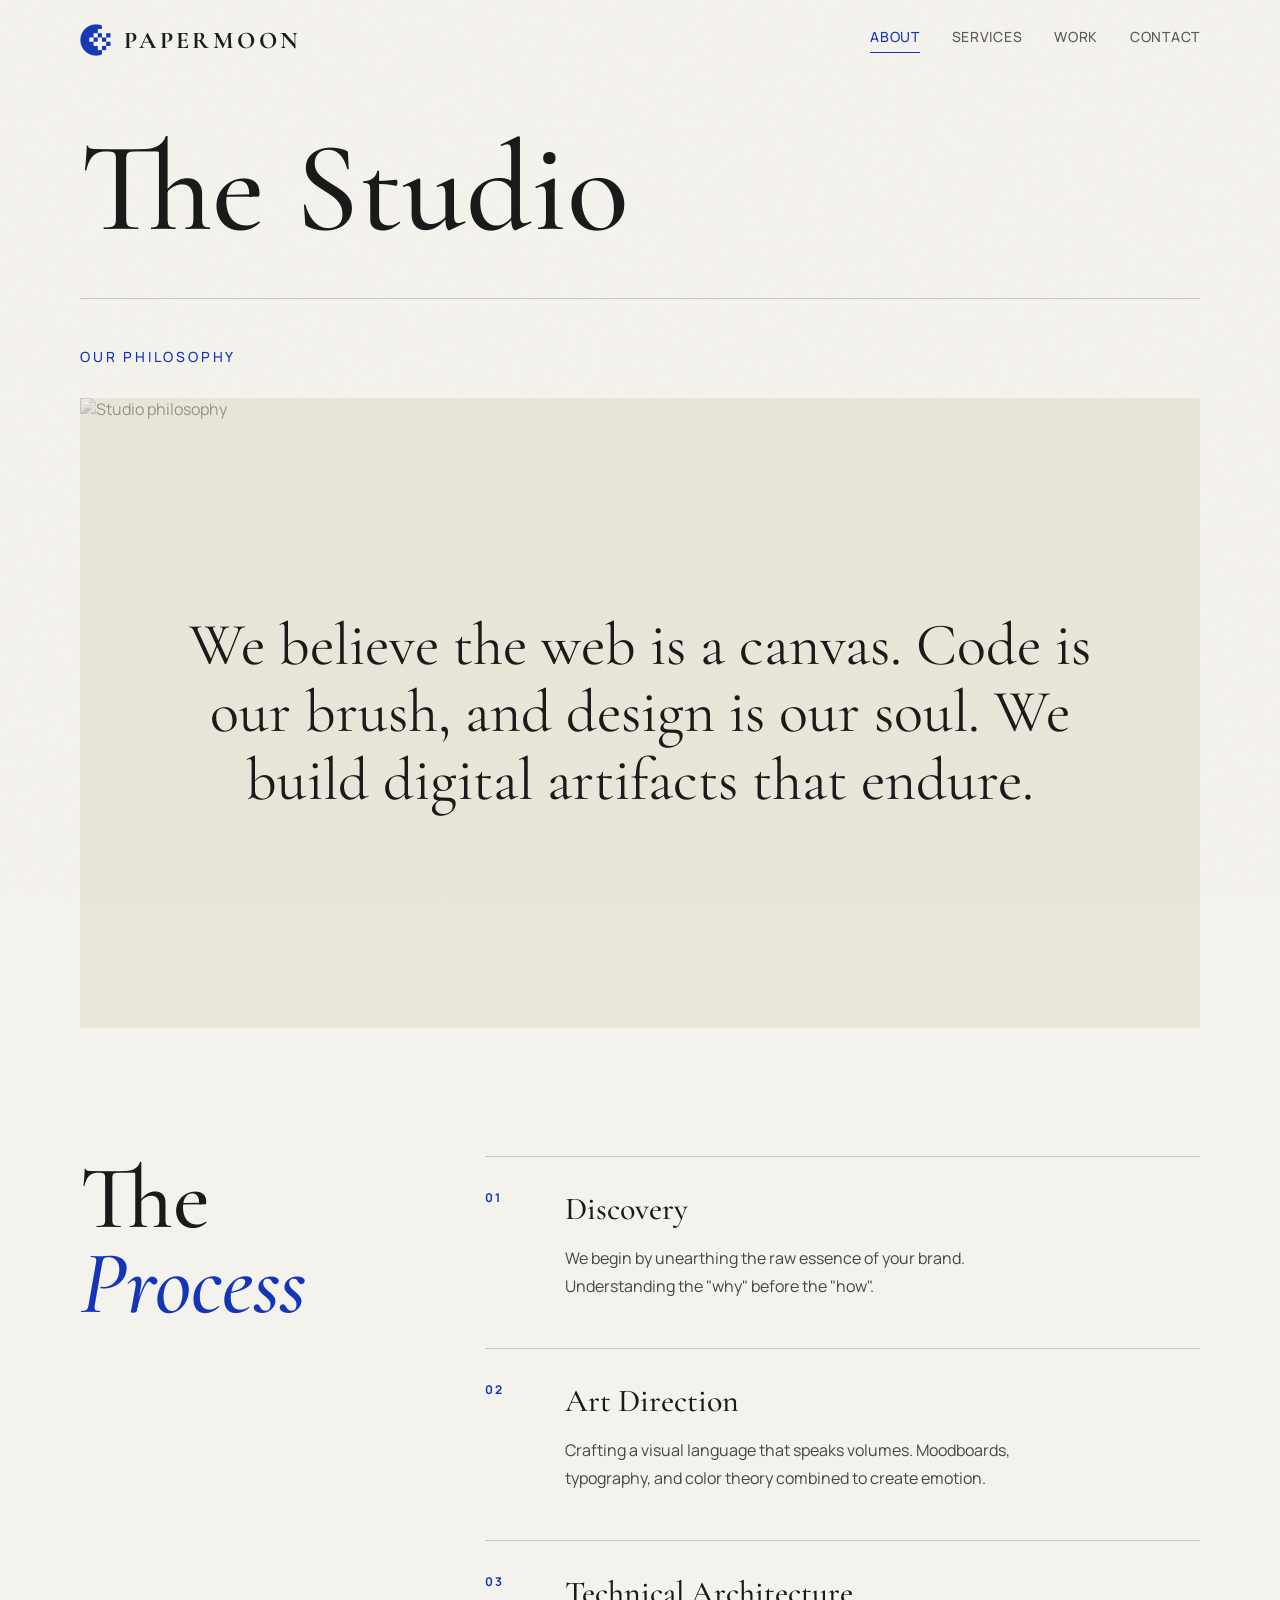
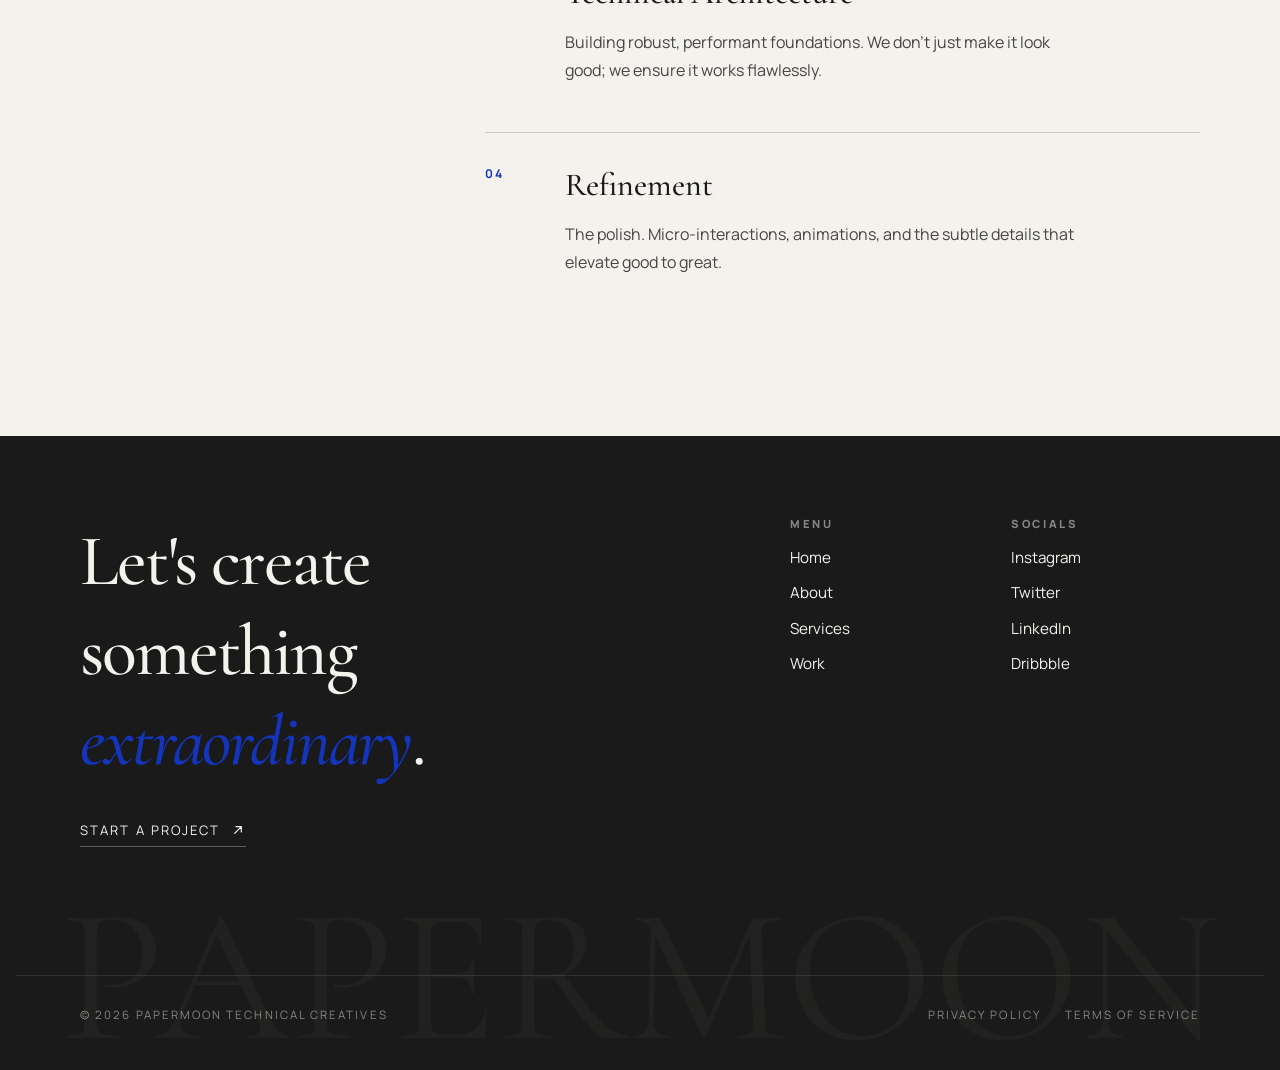
==== about.html @ 497f77ff "Initial commit" ====
<!DOCTYPE html>
<html lang="en">
  <head>
    <meta charset="UTF-8" />
    <meta name="viewport" content="width=device-width, initial-scale=1.0" />
    <title>About | Papermoon</title>
    <meta
      name="description"
      content="Learn about Papermoon's philosophy, process, and approach to expressive digital design."
    />
    <link rel="preconnect" href="https://fonts.googleapis.com" />
    <link rel="preconnect" href="https://fonts.gstatic.com" crossorigin />
    <link
      href="https://fonts.googleapis.com/css2?family=Cormorant+Garamond:ital,wght@0,300;0,400;0,500;0,600;0,700;1,400;1,600&family=Manrope:wght@300;400;500;600;700;800&display=swap"
      rel="stylesheet"
    />
    <link rel="stylesheet" href="styles.css" />
  </head>
  <body>
    <div class="site-noise" aria-hidden="true"></div>

    <header class="site-header is-light" id="top">
      <div class="container header-inner">
        <a class="brand" href="index.html#home" aria-label="Papermoon home">
          <img src="./pics/Papermoon%20logo.png" alt="Papermoon logo" class="brand-logo" />
          <span class="brand-text">Papermoon</span>
        </a>

        <nav class="site-nav" aria-label="Primary">
          <a href="about.html" data-nav-link="about">About</a>
          <a href="services.html" data-nav-link="services">Services</a>
          <a href="work.html" data-nav-link="work">Work</a>
          <a href="contact.html" data-nav-link="contact">Contact</a>
        </nav>

        <button
          class="mobile-menu-toggle"
          type="button"
          aria-label="Toggle menu"
          aria-expanded="false"
          aria-controls="mobile-menu"
        >
          <svg class="menu-icon menu-icon-open" viewBox="0 0 24 24" fill="none" aria-hidden="true">
            <path
              d="M4 7h16M4 12h16M4 17h16"
              stroke="currentColor"
              stroke-width="1.8"
              stroke-linecap="round"
            />
          </svg>
          <svg class="menu-icon menu-icon-close" viewBox="0 0 24 24" fill="none" aria-hidden="true">
            <path
              d="M6 6l12 12M18 6L6 18"
              stroke="currentColor"
              stroke-width="1.8"
              stroke-linecap="round"
            />
          </svg>
        </button>
      </div>
    </header>

    <div class="mobile-menu-backdrop" aria-hidden="true"></div>
    <aside class="mobile-menu" id="mobile-menu" aria-hidden="true">
      <nav class="mobile-menu-nav" aria-label="Mobile primary">
        <a href="about.html" class="mobile-menu-link" data-nav-link="about">About</a>
        <a href="services.html" class="mobile-menu-link" data-nav-link="services">Services</a>
        <a href="work.html" class="mobile-menu-link" data-nav-link="work">Work</a>
        <a href="contact.html" class="mobile-menu-link" data-nav-link="contact">Contact</a>
      </nav>
    </aside>

    <main class="page-shell">
      <div class="theme-section" data-theme="light">
        <section class="about-page" data-nav-section="about">
          <div class="container">
            <header class="about-header">
              <h1 class="about-title reveal-load">The Studio</h1>

              <div class="about-philosophy">
                <div class="about-philosophy-block">
                  <p class="about-kicker">Our Philosophy</p>
                  <div class="about-philosophy-card reveal-up">
                    <img
                      src="https://images.unsplash.com/photo-1588477541489-e896546ce545?crop=entropy&cs=tinysrgb&fit=max&fm=jpg&ixid=M3w3Nzg4Nzd8MHwxfHNlYXJjaHwxfHxjcmVhdGl2ZSUyMHRlYW0lMjBzdHVkaW8lMjBibGFjayUyMGFuZCUyMHdoaXRlfGVufDF8fHx8MTc3MzgyMjE3M3ww&ixlib=rb-4.1.0&q=80&w=1080"
                      alt="Studio philosophy"
                    />
                    <div class="about-philosophy-overlay">
                      <p>
                        We believe the web is a canvas. Code is our brush, and design is our soul.
                        We build digital artifacts that endure.
                      </p>
                    </div>
                  </div>
                </div>
              </div>
            </header>

            <section class="about-process">
              <div class="about-process-layout">
                <div class="about-process-title-wrap">
                  <h2 class="about-process-title">
                    The <br />
                    <span>Process</span>
                  </h2>
                </div>

                <div class="about-process-steps">
                  <article class="about-process-step reveal-up" style="--reveal-delay: 0ms;">
                    <span class="about-step-number">01</span>
                    <div class="about-step-copy">
                      <h3>Discovery</h3>
                      <p>
                        We begin by unearthing the raw essence of your brand. Understanding the
                        "why" before the "how".
                      </p>
                    </div>
                  </article>

                  <article class="about-process-step reveal-up" style="--reveal-delay: 90ms;">
                    <span class="about-step-number">02</span>
                    <div class="about-step-copy">
                      <h3>Art Direction</h3>
                      <p>
                        Crafting a visual language that speaks volumes. Moodboards, typography, and
                        color theory combined to create emotion.
                      </p>
                    </div>
                  </article>

                  <article class="about-process-step reveal-up" style="--reveal-delay: 180ms;">
                    <span class="about-step-number">03</span>
                    <div class="about-step-copy">
                      <h3>Technical Architecture</h3>
                      <p>
                        Building robust, performant foundations. We don't just make it look good; we
                        ensure it works flawlessly.
                      </p>
                    </div>
                  </article>

                  <article class="about-process-step reveal-up" style="--reveal-delay: 270ms;">
                    <span class="about-step-number">04</span>
                    <div class="about-step-copy">
                      <h3>Refinement</h3>
                      <p>
                        The polish. Micro-interactions, animations, and the subtle details that
                        elevate good to great.
                      </p>
                    </div>
                  </article>
                </div>
              </div>
            </section>
          </div>
        </section>
      </div>
    </main>

    <div class="theme-section" data-theme="dark">
      <footer class="site-footer" id="contact">
        <div class="texture-noise footer-noise" aria-hidden="true"></div>
        <div class="container footer-inner">
          <div class="footer-top">
            <div class="footer-cta reveal-up">
              <h2>
                Let's create <br />
                something <span>extraordinary</span>.
              </h2>
              <a class="footer-project-link" href="contact.html">
                <span>Start a project</span>
                <svg viewBox="0 0 24 24" fill="none" aria-hidden="true">
                  <path
                    d="M7 17L17 7M9 7h8v8"
                    stroke="currentColor"
                    stroke-width="1.8"
                    stroke-linecap="round"
                    stroke-linejoin="round"
                  />
                </svg>
              </a>
            </div>

            <div class="footer-links">
              <div class="footer-column reveal-up" style="--reveal-delay: 100ms;">
                <p>Menu</p>
                <ul>
                  <li><a href="index.html#home">Home</a></li>
                  <li><a href="about.html">About</a></li>
                  <li><a href="services.html">Services</a></li>
                  <li><a href="work.html">Work</a></li>
                </ul>
              </div>

              <div class="footer-column reveal-up" style="--reveal-delay: 180ms;">
                <p>Socials</p>
                <ul>
                  <li><a href="#">Instagram</a></li>
                  <li><a href="#">Twitter</a></li>
                  <li><a href="#">LinkedIn</a></li>
                  <li><a href="#">Dribbble</a></li>
                </ul>
              </div>
            </div>
          </div>

          <div class="footer-bottom">
            <p>&copy; <span id="year"></span> Papermoon Technical Creatives</p>
            <div class="footer-legal">
              <a href="#">Privacy Policy</a>
              <a href="#">Terms of Service</a>
            </div>
          </div>

          <div class="footer-background-word" aria-hidden="true">PAPERMOON</div>
        </div>
      </footer>
    </div>

    <script src="script.js"></script>
  </body>
</html>
---- styles.css ----
:root {
  --color-brand-paper: #f4f2ec;
  --color-brand-charcoal: #1a1a1a;
  --color-brand-cobalt: #1434b9;
  --color-brand-gold: #d2b15c;
  --color-brand-muted: #666666;
  --color-brand-cream: #eae5d9;
  --font-serif: "Cormorant Garamond", serif;
  --font-sans: "Manrope", sans-serif;
  --container-width: min(1120px, calc(100vw - 3rem));
  --ease-out-expo: cubic-bezier(0.16, 1, 0.3, 1);
  --header-color: var(--color-brand-paper);
  --hero-parallax: 0px;
}

*,
*::before,
*::after {
  box-sizing: border-box;
}

html {
  scroll-behavior: smooth;
}

#home,
#about,
#services,
#work,
#contact {
  scroll-margin-top: 6rem;
}

body {
  margin: 0;
  background: var(--color-brand-paper);
  color: var(--color-brand-charcoal);
  font-family: var(--font-sans);
  -webkit-font-smoothing: antialiased;
  text-rendering: optimizeLegibility;
}

::selection {
  background: var(--color-brand-cobalt);
  color: #ffffff;
}

img {
  display: block;
  max-width: 100%;
}

a {
  color: inherit;
  text-decoration: none;
}

p,
h1,
h2,
h3 {
  margin: 0;
}

.container {
  width: var(--container-width);
  margin: 0 auto;
}

.page-shell {
  position: relative;
  overflow: clip;
}

.site-noise,
.texture-noise {
  background-image: url("data:image/svg+xml,%3Csvg viewBox='0 0 200 200' xmlns='http://www.w3.org/2000/svg'%3E%3Cfilter id='noiseFilter'%3E%3CfeTurbulence type='fractalNoise' baseFrequency='0.85' numOctaves='3' stitchTiles='stitch'/%3E%3C/filter%3E%3Crect width='100%25' height='100%25' filter='url(%23noiseFilter)' opacity='0.04'/%3E%3C/svg%3E");
}

.site-noise {
  position: fixed;
  inset: 0;
  z-index: 40;
  pointer-events: none;
  opacity: 0.25;
  mix-blend-mode: multiply;
}

.site-header {
  position: fixed;
  inset: 0 0 auto;
  z-index: 60;
  padding: 1.5rem 0;
  color: var(--header-color);
  transition: color 0.5s ease;
}

.site-header.is-light {
  --header-color: var(--color-brand-charcoal);
}

.site-header.is-dark {
  --header-color: var(--color-brand-paper);
}

.header-inner {
  display: flex;
  align-items: center;
  justify-content: space-between;
  gap: 1.5rem;
}

.brand {
  display: inline-flex;
  align-items: center;
  gap: 0.75rem;
}

.brand-logo {
  width: 2rem;
  height: 2rem;
  object-fit: contain;
  transition: transform 0.5s ease;
}

.brand:hover .brand-logo {
  transform: rotate(45deg);
}

.brand-text {
  font-family: var(--font-serif);
  font-size: 1.5rem;
  font-weight: 700;
  letter-spacing: 0.14em;
  text-transform: uppercase;
}

.site-nav {
  display: none;
  align-items: center;
  gap: 2rem;
}

.mobile-menu-toggle {
  position: relative;
  display: inline-flex;
  align-items: center;
  justify-content: center;
  width: 2.75rem;
  height: 2.75rem;
  padding: 0;
  border: 0;
  background: transparent;
  color: inherit;
  cursor: pointer;
  transition: color 0.5s ease;
}

.menu-icon {
  position: absolute;
  width: 1.5rem;
  height: 1.5rem;
  transition: opacity 0.25s ease, transform 0.25s ease;
}

.menu-icon-close {
  opacity: 0;
  transform: scale(0.8) rotate(-18deg);
}

.mobile-menu-toggle[aria-expanded="true"] .menu-icon-open {
  opacity: 0;
  transform: scale(0.8) rotate(18deg);
}

.mobile-menu-toggle[aria-expanded="true"] .menu-icon-close {
  opacity: 1;
  transform: scale(1) rotate(0deg);
}

.mobile-menu-backdrop {
  position: fixed;
  inset: 0;
  z-index: 45;
  background: rgba(26, 26, 26, 0.28);
  opacity: 0;
  pointer-events: none;
  transition: opacity 0.4s var(--ease-out-expo);
}

.mobile-menu {
  position: fixed;
  top: 0;
  right: 0;
  left: 0;
  bottom: 0;
  z-index: 50;
  width: 100vw;
  max-width: 100vw;
  padding: 7rem 1.5rem 2rem;
  background: var(--color-brand-charcoal);
  transform: translateX(100%);
  transition: transform 0.4s var(--ease-out-expo);
}

.mobile-menu-nav {
  display: flex;
  flex-direction: column;
  gap: 1.5rem;
}

.mobile-menu-link {
  color: rgba(244, 242, 236, 0.7);
  font-family: var(--font-sans);
  font-size: 1.25rem;
  font-weight: 500;
  letter-spacing: 0.12em;
  text-transform: uppercase;
  transition: color 0.3s ease;
}

.mobile-menu-link:hover {
  color: var(--color-brand-paper);
}

.mobile-menu-link.is-active {
  color: var(--color-brand-cobalt);
}

body.menu-open {
  overflow: hidden;
}

body.menu-open .site-header {
  --header-color: var(--color-brand-paper);
}

body.menu-open .mobile-menu-backdrop {
  opacity: 1;
  pointer-events: auto;
}

body.menu-open .mobile-menu {
  transform: translateX(0);
}

.site-nav a {
  position: relative;
  padding-bottom: 0.35rem;
  font-family: var(--font-sans);
  font-size: 14px;
  font-style: normal;
  font-weight: 500;
  line-height: 20px;
  letter-spacing: 0.7px;
  text-transform: uppercase;
  opacity: 0.7;
  transition: color 0.3s ease, opacity 0.3s ease;
}

.site-nav a::after {
  content: "";
  position: absolute;
  left: 0;
  right: 0;
  bottom: 0;
  height: 1px;
  background: var(--color-brand-cobalt);
  transform: scaleX(0);
  transform-origin: center;
  transition: transform 0.35s var(--ease-out-expo);
}

.site-nav a:hover,
.site-nav a.is-active {
  opacity: 1;
}

.site-nav a.is-active {
  color: var(--color-brand-cobalt);
}

.site-nav a.is-active::after {
  transform: scaleX(1);
}

.hero-section {
  position: relative;
  min-height: 100vh;
  display: flex;
  flex-direction: column;
  justify-content: center;
  overflow: hidden;
  padding: 5rem 0 4rem;
  background: var(--color-brand-charcoal);
}

.hero-background {
  position: absolute;
  inset: 0;
  overflow: hidden;
}

.hero-image-parallax {
  position: absolute;
  inset: -10% 0;
  transform: translate3d(0, var(--hero-parallax), 0);
  will-change: transform;
}

.hero-image-parallax img {
  width: 100%;
  height: 100%;
  object-fit: cover;
  filter: grayscale(1) contrast(1);
  opacity: 0.6;
  mix-blend-mode: luminosity;
}

.hero-noise {
  position: absolute;
  inset: 0;
  opacity: 0.3;
  mix-blend-mode: overlay;
}

.hero-radial {
  position: absolute;
  inset: 0;
  background: radial-gradient(circle at center, transparent 0%, var(--color-brand-charcoal) 100%);
  opacity: 0.7;
}

.hero-content {
  position: relative;
  z-index: 2;
  flex: 1;
  display: grid;
  place-items: center;
  padding-top: 5rem;
}

.hero-title-group {
  position: relative;
  display: flex;
  flex-direction: column;
  align-items: center;
  text-align: center;
  margin-top: 2rem;
}

.hero-strike {
  position: absolute;
  top: 50%;
  left: 50%;
  width: 0;
  height: 2px;
  background: var(--color-brand-charcoal);
  opacity: 0;
  transform: translate(-50%, -50%);
  transition: width 1s var(--ease-out-expo), opacity 1s var(--ease-out-expo);
  z-index: 3;
  pointer-events: none;
}

.hero-title-group:hover .hero-strike,
.hero-title-group.is-touch-active .hero-strike,
.hero-title-group:active .hero-strike {
  width: min(120vw, 80rem);
  opacity: 1;
}

.hero-line {
  font-family: var(--font-serif);
  font-weight: 500;
  font-size: clamp(5.5rem, 18vw, 15rem);
  line-height: 0.78;
  letter-spacing: -0.06em;
  color: var(--color-brand-paper);
  transition:
    transform 1s var(--ease-out-expo),
    color 1s var(--ease-out-expo),
    -webkit-text-stroke 1s var(--ease-out-expo);
}

.hero-line-top {
  z-index: 2;
}

.hero-line-bottom {
  margin-left: 15vw;
  line-height: 0.82;
}

.hero-title-group:hover .hero-line-top,
.hero-title-group.is-touch-active .hero-line-top,
.hero-title-group:active .hero-line-top {
  transform: translateX(-1.5rem);
  color: transparent;
  -webkit-text-stroke: 1px var(--color-brand-paper);
}

.hero-title-group:hover .hero-line-bottom,
.hero-title-group.is-touch-active .hero-line-bottom,
.hero-title-group:active .hero-line-bottom {
  transform: translateX(1.5rem);
}

.hero-moon {
  font-style: italic;
  font-weight: 300;
  color: var(--color-brand-cobalt);
  transition: color 1s var(--ease-out-expo);
}

.hero-title-group:hover .hero-moon,
.hero-title-group.is-touch-active .hero-moon,
.hero-title-group:active .hero-moon {
  color: var(--color-brand-paper);
}

.hero-footer {
  position: relative;
  z-index: 2;
  margin-top: 4rem;
}

.hero-meta-grid {
  display: grid;
  gap: 2rem;
  padding-top: 1.5rem;
  border-top: 1px solid rgba(244, 242, 236, 0.2);
}

.hero-meta-block {
  min-width: 0;
}

.eyebrow,
.section-kicker,
.footer-column p {
  font-size: 0.7rem;
  font-weight: 800;
  letter-spacing: 0.24em;
  text-transform: uppercase;
}

.eyebrow {
  color: var(--color-brand-paper);
}

.microcopy {
  margin-top: 0.85rem;
  max-width: 14rem;
  font-size: 0.74rem;
  line-height: 1.8;
  letter-spacing: 0.24em;
  text-transform: uppercase;
  color: rgba(244, 242, 236, 0.6);
}

.hero-meta-statement p {
  max-width: 30rem;
  font-family: var(--font-serif);
  font-size: clamp(1.6rem, 2.6vw, 2.1rem);
  line-height: 1.1;
  font-style: italic;
  color: var(--color-brand-paper);
}

.text-action {
  display: inline-flex;
  align-items: center;
  gap: 0.9rem;
  font-size: 0.75rem;
  font-weight: 800;
  letter-spacing: 0.18em;
  text-transform: uppercase;
}

.action-icon {
  display: inline-flex;
  align-items: center;
  justify-content: center;
  width: 2.7rem;
  height: 2.7rem;
  border-radius: 999px;
  flex: 0 0 auto;
  transition:
    background-color 0.35s ease,
    color 0.35s ease,
    border-color 0.35s ease,
    transform 0.35s ease;
}

.action-icon svg,
.project-arrow svg,
.footer-project-link svg {
  width: 1rem;
  height: 1rem;
}

.light-action {
  color: var(--color-brand-paper);
}

.light-action:hover,
.light-action.is-touch-active,
.light-action:active {
  color: var(--color-brand-cobalt);
}

.light-action .action-icon {
  border: 1px solid var(--color-brand-paper);
}

.light-action:hover .action-icon,
.light-action.is-touch-active .action-icon,
.light-action:active .action-icon {
  background: var(--color-brand-paper);
  color: var(--color-brand-charcoal);
  border-color: var(--color-brand-paper);
  transform: translateX(0.15rem);
}

.dark-action {
  color: var(--color-brand-charcoal);
}

.dark-action .action-icon {
  border: 1px solid var(--color-brand-charcoal);
}

.dark-action:hover .action-icon,
.dark-action.is-touch-active .action-icon,
.dark-action:active .action-icon {
  background: var(--color-brand-charcoal);
  color: var(--color-brand-paper);
  transform: translateX(0.15rem);
}

.marquee-shell {
  position: relative;
  z-index: 20;
}

.marquee-section {
  overflow: hidden;
  padding: 1.5rem 0;
  background: #dbd9d3;
  color: var(--color-brand-charcoal);
}

.marquee-track {
  display: flex;
  width: max-content;
  animation: marquee-scroll 20s linear infinite;
}

.marquee-group {
  display: flex;
  align-items: center;
  gap: 2rem;
  padding-right: 2rem;
  font-family: var(--font-serif);
  font-size: 36px;
  font-style: italic;
  font-weight: 400;
  line-height: 36px;
  text-transform: uppercase;
  white-space: nowrap;
}

.marquee-dot {
  font-size: 0.7em;
  color: #dbc472;
}

.services-section {
  padding-top: 8rem;
  padding-bottom: 8rem;
}

.services-page {
  min-height: 100vh;
  padding-top: 8rem;
  padding-bottom: 5rem;
}

.work-page {
  padding-top: 8rem;
  padding-bottom: 8rem;
}

.case-study-page {
  padding-top: 8rem;
  padding-bottom: 8rem;
}

.contact-page {
  min-height: 100vh;
  display: flex;
  flex-direction: column;
  padding-top: 8rem;
  padding-bottom: 8rem;
}

.contact-layout {
  width: min(1280px, calc(100vw - 3rem));
  margin: 0 auto;
  flex: 1;
  display: flex;
  flex-direction: column;
  gap: 5rem;
}

.contact-info {
  width: 100%;
  display: flex;
  flex-direction: column;
  justify-content: space-between;
  gap: 1rem;
}

.contact-copy {
  width: 100%;
}

.contact-title {
  margin-bottom: 2rem;
  font-family: var(--font-serif);
  font-size: clamp(4.5rem, 8vw, 8.5rem);
  line-height: 0.95;
  font-weight: 500;
}

.contact-title span {
  color: var(--color-brand-cobalt);
  font-style: italic;
}

.contact-intro {
  max-width: 22rem;
  margin-bottom: 1.5rem;
  font-family: var(--font-sans);
  font-size: 1.125rem;
  line-height: 1.7;
}

.contact-email {
  display: inline-block;
  margin-bottom: 3rem;
  font-family: var(--font-serif);
  font-size: 2rem;
  transition: color 0.3s ease, font-style 0.3s ease;
}

.contact-email:hover,
.contact-email:active,
.contact-email.is-touch-active {
  color: var(--color-brand-cobalt);
  font-style: italic;
}

.contact-image {
  height: 250px;
  overflow: hidden;
}

.contact-image img {
  width: 100%;
  height: 100%;
  object-fit: cover;
  filter: grayscale(1);
  opacity: 0.6;
}

.contact-form-wrap {
  width: 100%;
}

.contact-form {
  display: grid;
  gap: 3rem;
  padding: 2rem;
  background: rgba(255, 255, 255, 0.5);
  border: 1px solid rgba(26, 26, 26, 0.1);
  box-shadow: 0 24px 50px rgba(26, 26, 26, 0.08);
  backdrop-filter: blur(10px);
  -webkit-backdrop-filter: blur(10px);
}

.contact-field {
  display: grid;
  gap: 1rem;
}

.contact-field label {
  color: rgba(26, 26, 26, 0.7);
  font-family: var(--font-sans);
  font-size: 0.75rem;
  letter-spacing: 0.16em;
  text-transform: uppercase;
}

.contact-field input,
.contact-field textarea {
  width: 100%;
  padding: 0.75rem 0;
  border: 0;
  border-bottom: 1px solid rgba(26, 26, 26, 0.3);
  background: transparent;
  border-radius: 0;
  color: var(--color-brand-charcoal);
  font-family: var(--font-serif);
  font-size: 1.25rem;
  line-height: 1.4;
  outline: none;
  transition: border-color 0.3s ease;
}

.contact-field textarea {
  resize: none;
}

.contact-field input:focus,
.contact-field textarea:focus {
  border-bottom-color: var(--color-brand-cobalt);
}

.contact-field input::placeholder,
.contact-field textarea::placeholder {
  color: rgba(26, 26, 26, 0.45);
}

.contact-submit {
  width: 100%;
  padding: 1.5rem;
  border: 0;
  background: var(--color-brand-charcoal);
  color: var(--color-brand-paper);
  font-family: var(--font-sans);
  font-size: 0.875rem;
  font-weight: 700;
  letter-spacing: 0.16em;
  text-transform: uppercase;
  cursor: pointer;
  transition: background-color 0.3s ease;
}

.contact-submit:hover,
.contact-submit:active {
  background: var(--color-brand-cobalt);
}

.case-study-back-link {
  display: inline-flex;
  align-items: center;
  gap: 0.5rem;
  margin-bottom: 3rem;
  font-family: var(--font-sans);
  font-size: 0.75rem;
  letter-spacing: 0.16em;
  text-transform: uppercase;
  transition: color 0.3s ease;
}

.case-study-back-link:hover {
  color: var(--color-brand-cobalt);
}

.case-study-back-link svg {
  width: 1rem;
  height: 1rem;
}

.case-study-header {
  display: grid;
  gap: 3rem;
  margin-bottom: 5rem;
}

.case-study-title {
  margin-bottom: 1.5rem;
  font-family: var(--font-serif);
  font-size: clamp(4rem, 8vw, 7rem);
  line-height: 0.95;
  font-weight: 500;
}

.case-study-intro {
  max-width: 42rem;
  color: rgba(26, 26, 26, 0.8);
  font-family: var(--font-serif);
  font-size: clamp(1.6rem, 3vw, 2rem);
  font-style: italic;
  line-height: 1.3;
}

.case-study-meta {
  display: grid;
  grid-template-columns: repeat(2, minmax(0, 1fr));
  gap: 2rem;
  font-family: var(--font-sans);
  font-size: 0.875rem;
  letter-spacing: 0.14em;
  text-transform: uppercase;
}

.case-study-meta span {
  display: block;
  margin-bottom: 0.5rem;
  color: rgba(26, 26, 26, 0.5);
}

.case-study-meta strong {
  font-weight: 700;
  letter-spacing: normal;
}

.case-study-hero {
  width: 100%;
  height: 60vh;
  margin-bottom: 8rem;
  overflow: hidden;
}

.case-study-hero img {
  width: 100%;
  height: 100%;
  object-fit: cover;
}

.case-study-content {
  display: grid;
  gap: 3rem;
  margin-bottom: 8rem;
}

.case-study-challenge-title h2 {
  font-family: var(--font-serif);
  font-size: 2.5rem;
  font-weight: 500;
}

.case-study-copy {
  display: grid;
  gap: 1.5rem;
  color: rgba(26, 26, 26, 0.8);
  font-family: var(--font-sans);
  font-size: 1.125rem;
  line-height: 1.8;
}

.case-study-mockups {
  display: grid;
  gap: 2rem;
  margin-bottom: 8rem;
}

.case-study-mockup {
  aspect-ratio: 4 / 5;
  padding: 2rem;
}

.case-study-mockup img {
  width: 100%;
  height: 100%;
  object-fit: cover;
}

.case-study-mockup-light {
  background: var(--color-brand-cream);
}

.case-study-mockup-light img {
  opacity: 0.8;
  filter: grayscale(1);
  mix-blend-mode: multiply;
}

.case-study-mockup-dark {
  background: var(--color-brand-charcoal);
}

.case-study-mockup-dark img {
  opacity: 0.8;
  mix-blend-mode: luminosity;
}

.case-study-impact {
  display: grid;
  gap: 2rem;
  padding-top: 4rem;
  border-top: 1px solid rgba(26, 26, 26, 0.2);
}

.case-study-impact-title h3 {
  font-family: var(--font-serif);
  font-size: 1.875rem;
  font-weight: 500;
}

.case-study-impact-stats {
  display: grid;
  grid-template-columns: repeat(2, minmax(0, 1fr));
  gap: 2rem;
  text-align: center;
}

.case-study-stat span {
  display: block;
  margin-bottom: 0.5rem;
  font-family: var(--font-serif);
  font-size: clamp(3rem, 7vw, 4.5rem);
  font-style: italic;
  line-height: 1;
}

.case-study-stat p {
  color: rgba(26, 26, 26, 0.6);
  font-family: var(--font-sans);
  font-size: 0.75rem;
  letter-spacing: 0.16em;
  text-transform: uppercase;
}

.work-page-header {
  margin-bottom: 5rem;
  text-align: center;
}

.work-page-title {
  margin-bottom: 1.5rem;
  font-family: var(--font-serif);
  font-size: clamp(4rem, 9vw, 7.5rem);
  font-weight: 500;
  line-height: 0.95;
}

.work-page-subtitle {
  color: rgba(26, 26, 26, 0.6);
  font-family: var(--font-sans);
  font-size: 0.875rem;
  line-height: 1.4;
  letter-spacing: 0.2em;
  text-transform: uppercase;
}

.work-grid {
  display: grid;
  gap: 3rem;
}

.work-card a {
  display: block;
  width: 100%;
}

.work-card-media {
  position: relative;
  overflow: hidden;
  aspect-ratio: 4 / 3;
  background: var(--color-brand-cream);
}

.work-card .project-tint {
  position: absolute;
  inset: 0;
  z-index: 1;
  background: rgba(20, 52, 185, 0.2);
  mix-blend-mode: multiply;
  opacity: 0;
  transition: opacity 0.3s ease;
}

.work-card-media img {
  width: 100%;
  height: 100%;
  object-fit: cover;
  filter: grayscale(1);
  transition: transform 0.7s ease, filter 0.7s ease;
}

.work-card:hover .work-card-media img,
.work-card.is-touch-active .work-card-media img,
.work-card:active .work-card-media img {
  transform: scale(1.05);
  filter: grayscale(0);
}

.work-card:hover .project-tint,
.work-card.is-touch-active .project-tint,
.work-card:active .project-tint {
  opacity: 1;
}

.work-card-meta {
  display: flex;
  align-items: flex-start;
  justify-content: space-between;
  gap: 1rem;
  margin-top: 1rem;
}

.work-card-meta h2 {
  margin-bottom: 0.25rem;
  font-family: var(--font-serif);
  font-size: 1.875rem;
  font-weight: 500;
}

.work-card-meta p {
  color: rgba(26, 26, 26, 0.6);
  font-family: var(--font-sans);
  font-size: 0.75rem;
  letter-spacing: 0.16em;
  text-transform: uppercase;
}

.work-card-meta span {
  font-family: var(--font-sans);
  font-size: 0.75rem;
  font-weight: 700;
}

.services-page-header {
  display: flex;
  flex-direction: column;
  justify-content: space-between;
  gap: 2rem;
  margin-bottom: 6rem;
}

.services-page-title {
  font-family: var(--font-serif);
  font-size: clamp(4.5rem, 8vw, 8.5rem);
  line-height: 0.95;
  font-weight: 500;
}

.services-page-title span {
  color: #1434b9;
  font-style: italic;
}

.services-page-subtitle {
  max-width: 12.5rem;
  font-family: var(--font-sans);
  font-size: 0.875rem;
  line-height: 1.45;
  letter-spacing: 0.2em;
  text-transform: uppercase;
}

.services-page-grid {
  display: grid;
  gap: 4rem;
}

.service-card-head {
  display: flex;
  align-items: flex-end;
  justify-content: space-between;
  gap: 1rem;
  margin-bottom: 2rem;
  padding-bottom: 1rem;
  border-bottom: 1px solid var(--color-brand-charcoal);
}

.service-card-head h2 {
  color: #1a1a1a;
  font-family: var(--font-serif);
  font-size: clamp(2.5rem, 4vw, 3.5rem);
  font-weight: 500;
  line-height: 1;
  transition: color 0.3s ease;
}

.service-card-arrow {
  display: inline-flex;
  align-items: center;
  justify-content: center;
  opacity: 0;
  transform: translateY(0.5rem) rotate(-45deg);
  transition: opacity 0.3s ease, transform 0.3s ease;
}

.service-card-arrow svg {
  width: 20px;
  height: 20px;
}

.service-card:hover .service-card-head h2,
.service-card.is-touch-active .service-card-head h2,
.service-card:active .service-card-head h2 {
  color: #1434b9;
}

.service-card:hover .service-card-arrow,
.service-card.is-touch-active .service-card-arrow,
.service-card:active .service-card-arrow {
  opacity: 1;
  transform: translateY(0) rotate(-45deg);
}

.service-card-desc {
  max-width: 32rem;
  margin-bottom: 2rem;
  color: rgba(26, 26, 26, 0.8);
  font-family: var(--font-sans);
  font-size: 1.125rem;
  line-height: 1.7;
}

.service-card-features {
  display: grid;
  grid-template-columns: repeat(1, minmax(0, 1fr));
  gap: 1rem;
  margin: 0;
  padding: 0;
  list-style: none;
  color: rgba(26, 26, 26, 0.6);
  font-family: var(--font-sans);
  font-size: 0.75rem;
  letter-spacing: 0.16em;
  text-transform: uppercase;
}

.service-card-features li {
  display: flex;
  align-items: center;
  gap: 0.5rem;
}

.service-card-features span {
  display: block;
  width: 0.25rem;
  height: 0.25rem;
  border-radius: 999px;
  background: #1434b9;
  flex: 0 0 auto;
}

.services-quote-break {
  position: relative;
  display: flex;
  align-items: center;
  justify-content: center;
  width: 100%;
  min-height: 40vh;
  margin: 10rem 0 5rem;
  overflow: hidden;
  background: var(--color-brand-charcoal);
}

.services-quote-break img {
  position: absolute;
  inset: 0;
  width: 100%;
  height: 100%;
  object-fit: cover;
  opacity: 0.5;
  mix-blend-mode: luminosity;
}

.services-quote-overlay {
  position: relative;
  z-index: 1;
  display: flex;
  align-items: center;
  justify-content: center;
  padding: 2rem;
}

.services-quote-overlay h2 {
  max-width: 48rem;
  color: var(--color-brand-paper);
  font-family: var(--font-serif);
  font-size: clamp(2.5rem, 6vw, 4.5rem);
  font-style: italic;
  font-weight: 500;
  line-height: 1.08;
  text-align: center;
}

.services-layout {
  display: grid;
  gap: 3rem;
}

.services-copy {
  display: flex;
  flex-direction: column;
  justify-content: space-between;
  gap: 2rem;
}

.section-kicker {
  margin-bottom: 1.5rem;
  color: #1434b9;
  font-family: var(--font-sans);
  font-size: 12px;
  font-style: normal;
  font-weight: 500;
  line-height: 16px;
  letter-spacing: 3.6px;
  text-transform: uppercase;
}

.section-heading {
  max-width: 32rem;
  font-family: var(--font-serif);
  color: #1a1a1a;
  font-size: 36px;
  font-style: normal;
  font-weight: 400;
  line-height: 45px;
}

.services-list {
  display: grid;
  gap: 1.5rem;
  margin: 0;
  padding: 0;
  list-style: none;
}

.service-item {
  position: relative;
  overflow: hidden;
  padding-bottom: 1.5rem;
  border-bottom: 1px solid rgba(26, 26, 26, 0.2);
}

.service-item a {
  display: flex;
  align-items: center;
  gap: 1.5rem;
  font-family: var(--font-serif);
  color: #1a1a1a;
  font-size: 24px;
  font-style: normal;
  font-weight: 400;
  line-height: 28px;
  transition: font-style 0.3s ease;
}

.service-item:hover a,
.service-item.is-touch-active a,
.service-item:active a {
  font-style: italic;
}

.service-thumb {
  display: none;
  width: 5rem;
  height: 5rem;
  overflow: hidden;
  flex: 0 0 auto;
  background: rgba(26, 26, 26, 0.05);
}

.service-thumb img {
  width: 100%;
  height: 100%;
  object-fit: cover;
  transition: transform 0.7s ease;
}

.service-item:hover .service-thumb img,
.service-item.is-touch-active .service-thumb img,
.service-item:active .service-thumb img {
  transform: scale(1.1);
}

.featured-section {
  padding-top: 5rem;
  padding-bottom: 5rem;
}

.featured-header {
  display: flex;
  align-items: flex-end;
  justify-content: space-between;
  gap: 1rem;
  margin-bottom: 4rem;
}

.featured-header h2 {
  padding-right: 1rem;
  color: #1a1a1a;
  font-family: var(--font-serif);
  font-size: 60px;
  font-style: italic;
  font-weight: 500;
  line-height: 60px;
  letter-spacing: -2.4px;
}

.archive-link {
  display: none;
  padding-bottom: 0.25rem;
  border-bottom: 1px solid var(--color-brand-charcoal);
  color: #1a1a1a;
  font-family: var(--font-sans);
  font-size: 14px;
  font-style: normal;
  font-weight: 400;
  line-height: 20px;
  letter-spacing: 1.4px;
  text-transform: uppercase;
  transition: color 0.3s ease, border-color 0.3s ease;
}

.archive-link:hover {
  color: var(--color-brand-cobalt);
  border-color: var(--color-brand-cobalt);
}

.projects-grid {
  display: grid;
  gap: 1.5rem;
}

.project-card {
  position: relative;
}

.project-card a {
  position: relative;
  display: block;
  overflow: hidden;
  aspect-ratio: 4 / 5;
  border: 1px solid rgba(26, 26, 26, 0.1);
  background: var(--color-brand-cream);
  box-shadow: 0 18px 40px rgba(26, 26, 26, 0.08);
}

.project-card img {
  width: 100%;
  height: 100%;
  object-fit: cover;
  transition: transform 0.7s ease;
}

.project-tint {
  position: absolute;
  inset: 0;
  z-index: 1;
  background: rgba(20, 52, 185, 0.2);
  mix-blend-mode: multiply;
  opacity: 0;
  transition: opacity 0.5s ease;
}

.project-overlay {
  position: absolute;
  inset: auto 0 0;
  z-index: 2;
  padding: 5rem 1.5rem 1.5rem;
  background: linear-gradient(to top, rgba(26, 26, 26, 0.9), transparent);
  color: #ffffff;
  opacity: 0;
  transform: translateY(1rem);
  transition: opacity 0.3s ease, transform 0.3s ease;
}

.project-meta {
  display: flex;
  align-items: flex-end;
  justify-content: space-between;
  gap: 1rem;
}

.project-meta h3 {
  margin-bottom: 0.2rem;
  font-family: var(--font-serif);
  font-size: clamp(1.8rem, 3vw, 2.2rem);
  line-height: 1;
}

.project-meta p {
  font-size: 0.62rem;
  letter-spacing: 0.18em;
  text-transform: uppercase;
  color: rgba(244, 242, 236, 0.8);
}

.project-arrow {
  display: inline-flex;
  flex: 0 0 auto;
  width: 1.4rem;
  height: 1.4rem;
  margin-bottom: 0.2rem;
  transform: rotate(-45deg);
}

.project-card:hover img,
.project-card.is-touch-active img,
.project-card:active img {
  transform: scale(1.05);
}

.project-card:hover .project-tint,
.project-card:hover .project-overlay,
.project-card.is-touch-active .project-tint,
.project-card.is-touch-active .project-overlay,
.project-card:active .project-tint,
.project-card:active .project-overlay {
  opacity: 1;
}

.project-card:hover .project-overlay,
.project-card.is-touch-active .project-overlay,
.project-card:active .project-overlay {
  transform: translateY(0);
}

.testimonial-section {
  position: relative;
  overflow: hidden;
  padding: 10rem 0;
  background: #dbd9d3;
  color: var(--color-brand-charcoal);
}

.testimonial-ring {
  position: absolute;
  top: 0;
  right: 0;
  width: min(40vw, 31rem);
  aspect-ratio: 1;
  border: 1px solid rgba(26, 26, 26, 0.08);
  border-radius: 50%;
  transform: translate(50%, -50%);
}

.testimonial-content {
  position: relative;
  z-index: 1;
  max-width: 54rem;
  text-align: center;
}

.quote-badge {
  display: grid;
  place-items: center;
  width: 4rem;
  height: 4rem;
  margin: 0 auto 3rem;
  border: 1px solid #dbc472;
  border-radius: 999px;
  color: #dbc472;
  font-family: var(--font-serif);
  font-size: 2.75rem;
  font-style: italic;
}

.testimonial-content h3 {
  margin-bottom: 3rem;
  font-family: var(--font-serif);
  font-size: 30px;
  font-style: normal;
  font-weight: 500;
  line-height: 37.5px;
  letter-spacing: -1.5px;
  text-align: center;
}

.testimonial-author {
  display: flex;
  flex-direction: column;
  align-items: center;
  gap: 0.5rem;
  font-size: 0.85rem;
  letter-spacing: 0.14em;
  text-transform: uppercase;
  color: rgba(26, 26, 26, 0.58);
}

.testimonial-author span:first-child {
  color: var(--color-brand-charcoal);
}

.site-footer {
  position: relative;
  overflow: hidden;
  padding: 5rem 0 3rem;
  background: var(--color-brand-charcoal);
  color: var(--color-brand-paper);
}

.about-page {
  width: 100%;
  padding-top: 8rem;
  padding-bottom: 5rem;
  background: var(--color-brand-paper);
}

.about-header {
  margin-bottom: 8rem;
}

.about-title {
  margin-bottom: 3rem;
  font-family: var(--font-serif);
  font-size: clamp(4.5rem, 10vw, 9rem);
  line-height: 0.95;
  font-weight: 500;
}

.about-philosophy {
  display: grid;
  gap: 3rem;
  padding-top: 3rem;
  border-top: 1px solid rgba(26, 26, 26, 0.2);
}

.about-philosophy-block {
  width: 100%;
}

.about-kicker {
  margin-bottom: 2rem;
  color: #1434b9;
  font-family: var(--font-sans);
  font-size: 0.875rem;
  font-weight: 500;
  letter-spacing: 0.2em;
  text-transform: uppercase;
}

.about-philosophy-card {
  position: relative;
  overflow: hidden;
  aspect-ratio: 16 / 9;
  background: var(--color-brand-cream);
}

.about-philosophy-card img {
  width: 100%;
  height: 100%;
  object-fit: cover;
  filter: grayscale(1);
  opacity: 0.4;
}

.about-philosophy-overlay {
  position: absolute;
  inset: 0;
  display: flex;
  align-items: center;
  justify-content: center;
  padding: 1.5rem;
}

.about-philosophy-overlay p {
  max-width: 68rem;
  color: var(--color-brand-charcoal);
  font-family: var(--font-serif);
  font-size: clamp(2rem, 5vw, 3.75rem);
  line-height: 1.12;
  text-align: center;
}

.about-process {
  margin-bottom: 5rem;
}

.about-process-layout {
  display: flex;
  flex-direction: column;
  gap: 3rem;
  align-items: flex-start;
}

.about-process-title-wrap {
  width: 100%;
}

.about-process-title {
  font-family: var(--font-serif);
  font-size: clamp(3.5rem, 7vw, 6rem);
  line-height: 0.95;
  font-weight: 500;
}

.about-process-title span {
  color: #1434b9;
  font-style: italic;
}

.about-process-steps {
  width: 100%;
}

.about-process-step {
  display: flex;
  flex-direction: column;
  gap: 1.5rem;
  padding-top: 2rem;
  border-top: 1px solid rgba(26, 26, 26, 0.2);
}

.about-process-step + .about-process-step {
  margin-top: 3rem;
}

.about-step-number {
  width: 3rem;
  flex: 0 0 auto;
  color: #1434b9;
  font-family: var(--font-sans);
  font-size: 0.75rem;
  font-weight: 700;
  letter-spacing: 0.18em;
  text-transform: uppercase;
}

.about-step-copy h3 {
  margin-bottom: 1rem;
  font-family: var(--font-serif);
  font-size: 2rem;
  font-weight: 500;
}

.about-step-copy p {
  max-width: 32rem;
  color: rgba(26, 26, 26, 0.8);
  font-family: var(--font-sans);
  line-height: 1.75;
}

.footer-noise {
  position: absolute;
  inset: 0;
  opacity: 0.1;
  mix-blend-mode: overlay;
  pointer-events: none;
}

.footer-inner {
  position: relative;
  z-index: 1;
}

.footer-top {
  display: grid;
  gap: 3rem;
  margin-bottom: 8rem;
}

.footer-cta h2 {
  margin-bottom: 2rem;
  color: #f4f2ec;
  font-family: var(--font-serif);
  font-size: 48px;
  font-style: normal;
  font-weight: 500;
  line-height: 60px;
  letter-spacing: -1.8px;
}

.footer-cta h2 span {
  color: #1434b9;
  font-style: italic;
  font-weight: 500;
}

.footer-project-link {
  display: inline-flex;
  align-items: center;
  gap: 0.6rem;
  padding-bottom: 0.45rem;
  border-bottom: 1px solid rgba(244, 242, 236, 0.3);
  font-size: 0.82rem;
  letter-spacing: 0.16em;
  text-transform: uppercase;
  transition: border-color 0.3s ease;
}

.footer-project-link:hover {
  border-color: rgba(244, 242, 236, 1);
}

.footer-project-link svg {
  width: 1rem;
  height: 1rem;
}

.footer-links {
  display: grid;
  grid-template-columns: repeat(2, minmax(0, 1fr));
  gap: 2rem;
  font-size: 0.95rem;
}

.footer-column p {
  margin-bottom: 1rem;
  color: rgba(244, 242, 236, 0.5);
}

.footer-column ul {
  display: grid;
  gap: 0.9rem;
  margin: 0;
  padding: 0;
  list-style: none;
}

.footer-column a {
  transition: color 0.3s ease;
}

.footer-column a:hover {
  color: var(--color-brand-cobalt);
}

.footer-bottom {
  position: relative;
  display: flex;
  flex-direction: column;
  align-items: center;
  justify-content: space-between;
  gap: 1rem;
  padding-top: 2rem;
  font-size: 0.72rem;
  letter-spacing: 0.18em;
  text-transform: uppercase;
  color: rgba(244, 242, 236, 0.5);
}

.footer-bottom::before {
  content: "";
  position: absolute;
  top: 0;
  left: 50%;
  width: min(1280px, calc(100% + 8rem));
  border-top: 1px solid rgba(244, 242, 236, 0.1);
  transform: translateX(-50%);
}

.footer-legal {
  display: flex;
  flex-wrap: wrap;
  justify-content: center;
  gap: 1.5rem;
}

.footer-legal a {
  transition: color 0.3s ease;
}

.footer-legal a:hover {
  color: var(--color-brand-paper);
}

.footer-background-word {
  position: absolute;
  left: 50%;
  bottom: -4vw;
  transform: translateX(-50%);
  color: rgba(244, 242, 236, 0.03);
  font-family: var(--font-serif);
  font-size: 15vw;
  line-height: 1;
  white-space: nowrap;
  pointer-events: none;
  user-select: none;
}

.reveal-load,
.reveal-up,
.reveal-right {
  opacity: 0;
  will-change: transform, opacity;
}

.reveal-load {
  transform: translateY(1.8rem);
  animation: reveal-load 1.2s var(--ease-out-expo) forwards;
}

.delay-1 {
  animation-delay: 0.1s;
}

.delay-2 {
  animation-delay: 0.6s;
}

.reveal-up {
  transform: translateY(1.8rem);
  transition:
    transform 0.8s var(--ease-out-expo),
    opacity 0.8s var(--ease-out-expo);
  transition-delay: var(--reveal-delay, 0ms);
}

.reveal-right {
  transform: translateX(1.25rem);
  transition:
    transform 0.6s var(--ease-out-expo),
    opacity 0.6s var(--ease-out-expo);
  transition-delay: var(--reveal-delay, 0ms);
}

.is-visible {
  opacity: 1;
  transform: translate3d(0, 0, 0);
}

@keyframes reveal-load {
  from {
    opacity: 0;
    transform: translateY(1.8rem);
  }

  to {
    opacity: 1;
    transform: translateY(0);
  }
}

@keyframes marquee-scroll {
  from {
    transform: translateX(0);
  }

  to {
    transform: translateX(-50%);
  }
}

@media (min-width: 640px) {
  .service-thumb {
    display: block;
  }

  .mobile-menu {
    left: auto;
    width: 20rem;
    max-width: 100vw;
  }

  .projects-grid {
    grid-template-columns: repeat(2, minmax(0, 1fr));
  }

  .work-grid {
    grid-template-columns: repeat(2, minmax(0, 1fr));
    gap: 3rem;
  }

  .service-card-features {
    grid-template-columns: repeat(2, minmax(0, 1fr));
    column-gap: 1.25rem;
  }
}

@media (min-width: 768px) {
  :root {
    --container-width: min(1120px, calc(100vw - 4.5rem));
  }

  .site-nav {
    display: flex;
  }

  .section-heading {
    font-size: 48px;
    line-height: 60px;
  }

  .marquee-group {
    font-size: 48px;
    line-height: 48px;
  }

  .service-item a {
    font-size: 36px;
    line-height: 40px;
  }

  .featured-header h2 {
    font-size: 96px;
    line-height: 96px;
  }

  .testimonial-content h3 {
    font-size: 60px;
    line-height: 75px;
  }

  .footer-cta h2 {
    font-size: 72px;
    line-height: 90px;
  }

  .mobile-menu-toggle,
  .mobile-menu,
  .mobile-menu-backdrop {
    display: none;
  }

  .hero-section {
    padding-top: 5rem;
    padding-bottom: 5rem;
  }

  .hero-title-group:hover .hero-strike,
  .hero-title-group.is-touch-active .hero-strike,
  .hero-title-group:active .hero-strike {
    width: 80vw;
  }

  .hero-title-group:hover .hero-line-top,
  .hero-title-group.is-touch-active .hero-line-top,
  .hero-title-group:active .hero-line-top {
    transform: translateX(-3rem);
    -webkit-text-stroke: 2px var(--color-brand-paper);
  }

  .hero-title-group:hover .hero-line-bottom,
  .hero-title-group.is-touch-active .hero-line-bottom,
  .hero-title-group:active .hero-line-bottom {
    transform: translateX(3rem);
  }

  .hero-meta-grid {
    grid-template-columns: repeat(12, minmax(0, 1fr));
    align-items: start;
  }

  .hero-meta-grid > :nth-child(1) {
    grid-column: span 3;
  }

  .hero-meta-grid > :nth-child(2) {
    grid-column: span 6;
    display: flex;
    justify-content: center;
  }

  .hero-meta-grid > :nth-child(3) {
    grid-column: span 3;
    display: flex;
    justify-content: flex-end;
  }

  .hero-meta-statement p {
    text-align: center;
  }

  .services-layout {
    grid-template-columns: repeat(12, minmax(0, 1fr));
    gap: 3rem;
  }

  .services-page-header {
    flex-direction: row;
    align-items: flex-end;
  }

  .services-copy {
    grid-column: span 5;
  }

  .services-list-wrap {
    grid-column: 7 / span 6;
  }

  .archive-link {
    display: inline-flex;
  }

  .projects-grid {
    grid-template-columns: repeat(4, minmax(0, 1fr));
    gap: 2rem;
  }

  .services-page-grid {
    grid-template-columns: repeat(2, minmax(0, 1fr));
    column-gap: 6rem;
    row-gap: 4rem;
  }

  .footer-top {
    grid-template-columns: minmax(0, 1.2fr) minmax(0, 0.8fr);
    gap: 6rem;
  }

  .footer-bottom {
    flex-direction: row;
  }

  .contact-layout {
    width: min(1280px, calc(100vw - 4.5rem));
    flex-direction: row;
    gap: 5rem;
  }

  .contact-info,
  .contact-form-wrap {
    width: 50%;
  }

  .contact-form-wrap {
    padding-top: 3rem;
  }

  .contact-image {
    height: 300px;
  }

  .contact-form {
    padding: 3rem;
  }

  .case-study-header {
    grid-template-columns: repeat(12, minmax(0, 1fr));
    align-items: end;
  }

  .case-study-title-wrap {
    grid-column: span 8;
  }

  .case-study-meta {
    grid-column: span 4;
  }

  .case-study-hero {
    height: 80vh;
  }

  .case-study-content {
    grid-template-columns: repeat(12, minmax(0, 1fr));
  }

  .case-study-challenge-title {
    grid-column: span 4;
  }

  .case-study-copy {
    grid-column: span 8;
  }

  .case-study-mockups {
    grid-template-columns: repeat(2, minmax(0, 1fr));
  }

  .case-study-mockup-dark {
    margin-top: 6rem;
  }

  .case-study-impact {
    grid-template-columns: repeat(4, minmax(0, 1fr));
    align-items: start;
  }

  .case-study-impact-title {
    grid-column: span 1;
  }

  .case-study-impact-stats {
    grid-column: span 3;
    grid-template-columns: repeat(3, minmax(0, 1fr));
  }

  .about-philosophy-overlay {
    padding: 1.5rem 5rem;
  }

  .about-process-layout {
    flex-direction: row;
    gap: 3rem;
  }

  .about-process-title-wrap {
    position: sticky;
    top: 8rem;
    width: 33.333%;
  }

  .about-process-steps {
    width: 66.667%;
  }

  .about-process-step {
    flex-direction: row;
    gap: 2rem;
  }
}

@media (prefers-reduced-motion: reduce) {
  html {
    scroll-behavior: auto;
  }

  .hero-image-parallax,
  .marquee-track,
  .reveal-load,
  .reveal-up,
  .reveal-right,
  .site-nav a::after,
  .brand-logo,
  .hero-strike,
  .hero-line,
  .hero-moon,
  .service-thumb img,
  .project-card img,
  .project-overlay,
  .project-tint,
  .action-icon,
  .mobile-menu,
  .mobile-menu-backdrop,
  .menu-icon {
    animation: none !important;
    transition: none !important;
  }

  .reveal-load,
  .reveal-up,
  .reveal-right {
    opacity: 1;
    transform: none;
  }
}
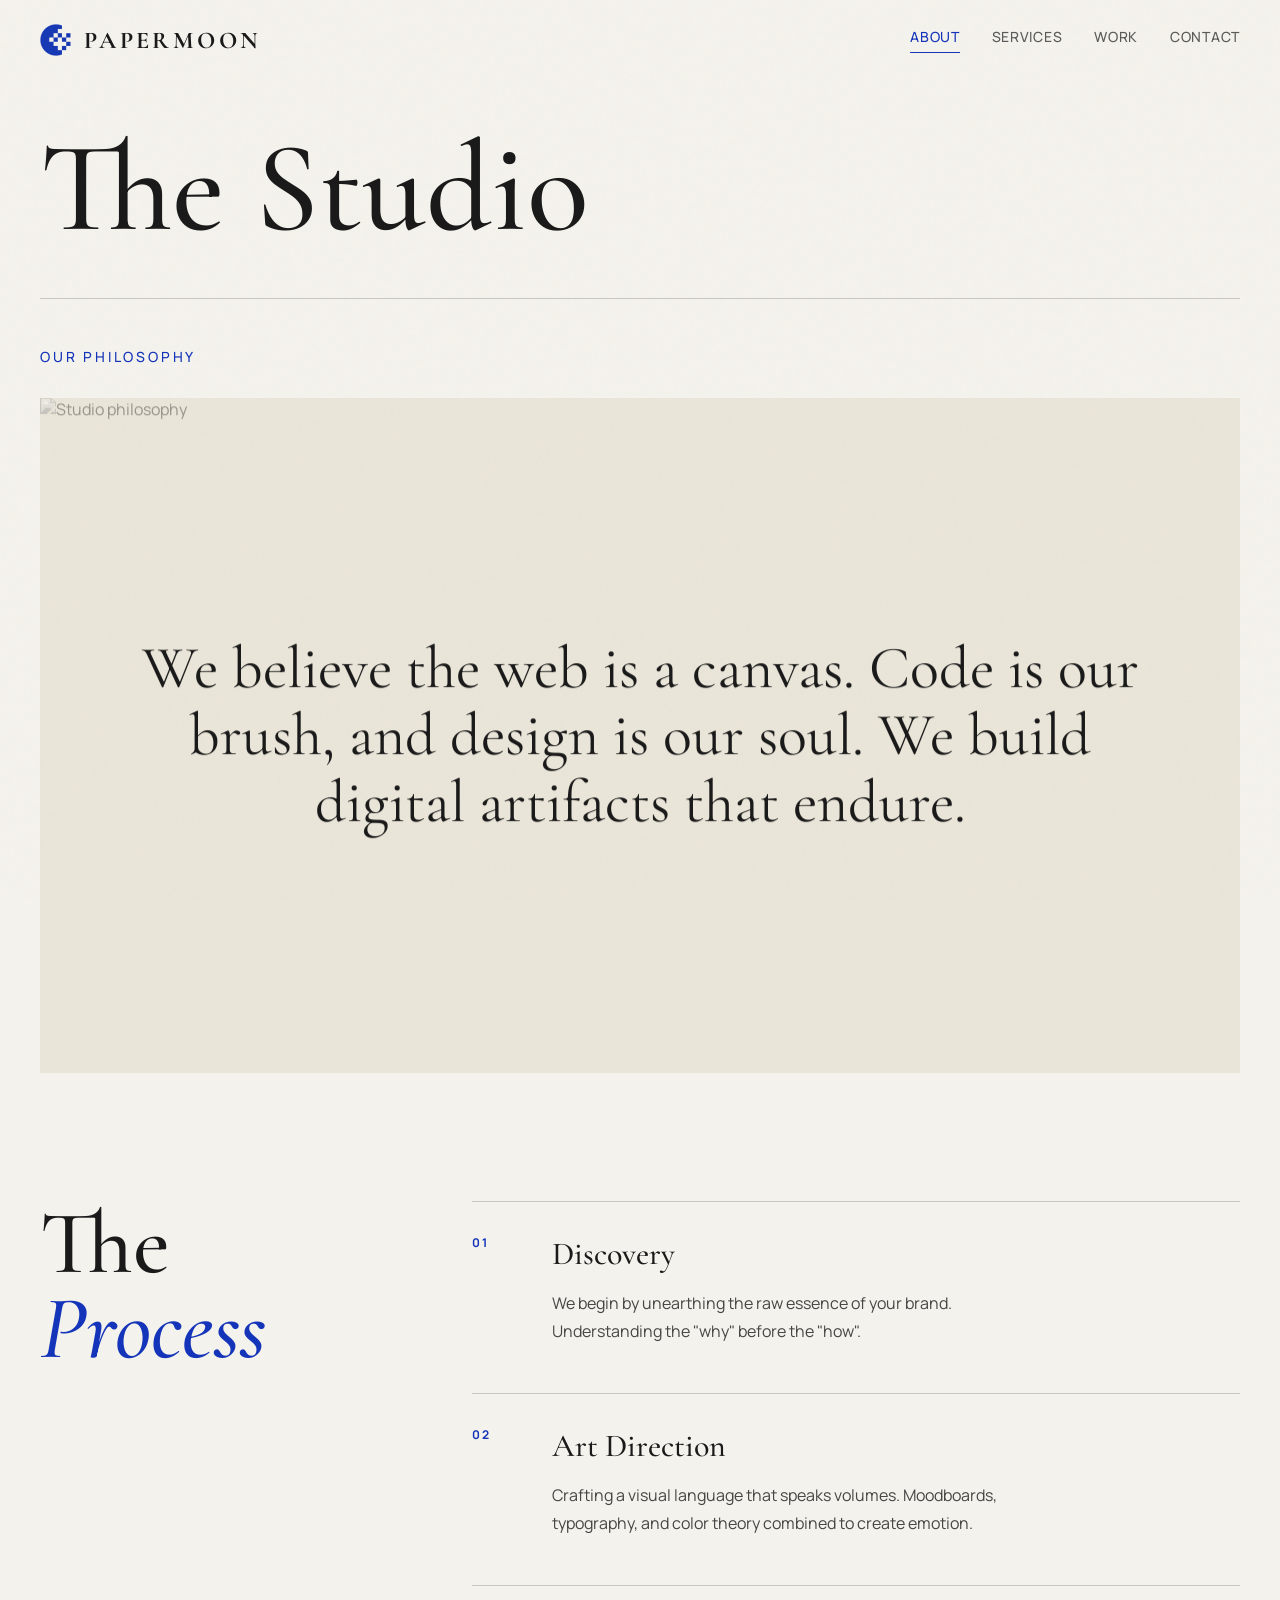
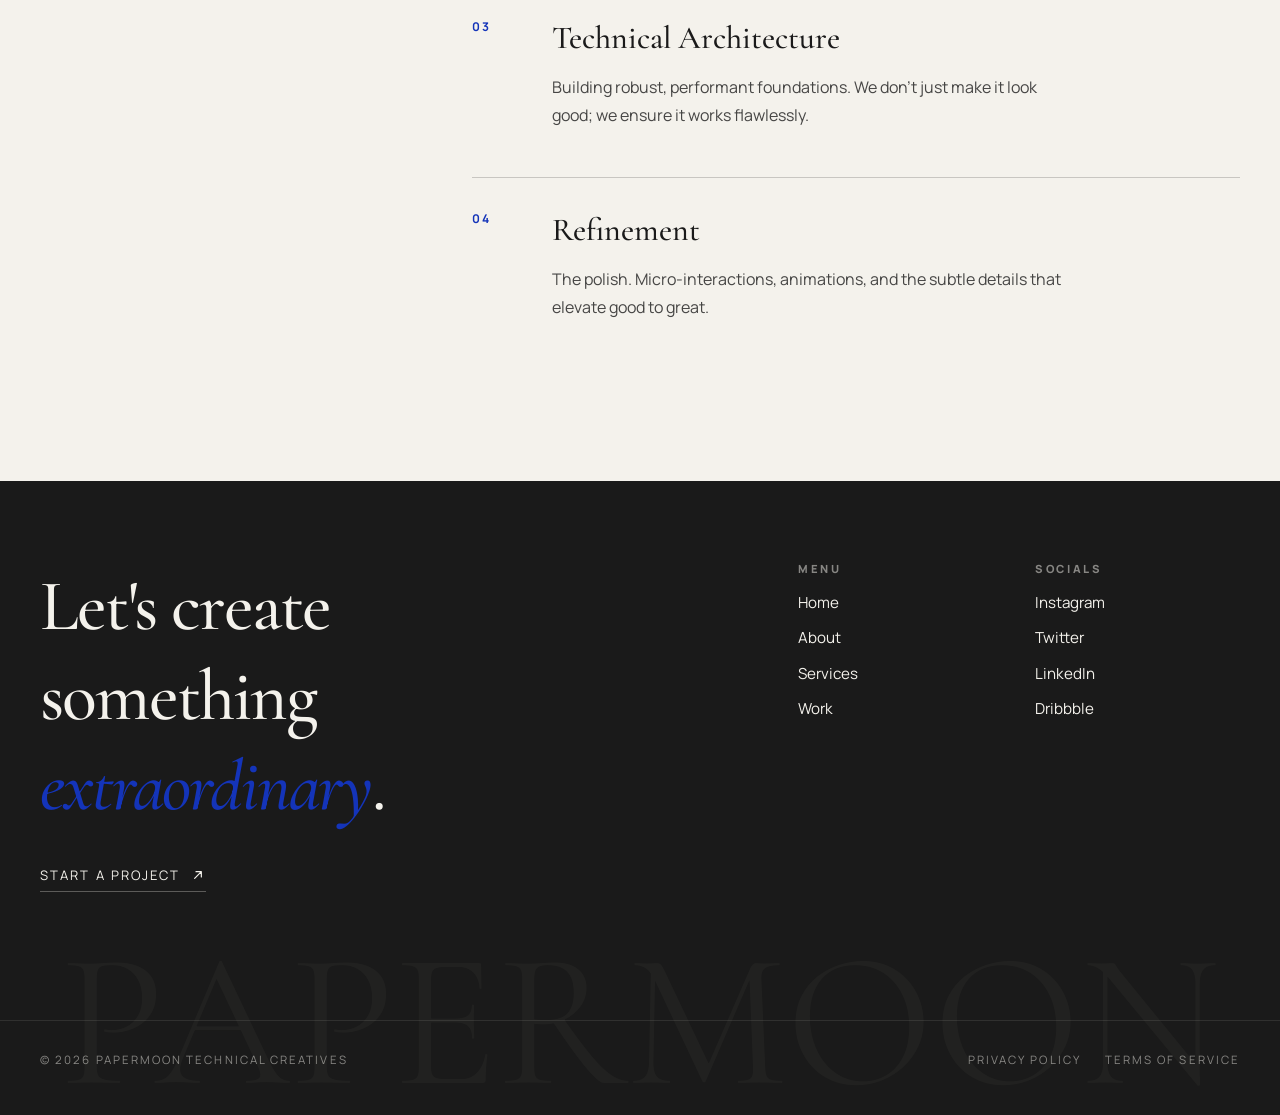
==== commit c3e3b00a: "l" ====
--- a/about.html
+++ b/about.html
@@ -14,6 +14,7 @@
       href="https://fonts.googleapis.com/css2?family=Cormorant+Garamond:ital,wght@0,300;0,400;0,500;0,600;0,700;1,400;1,600&family=Manrope:wght@300;400;500;600;700;800&display=swap"
       rel="stylesheet"
     />
+    <link rel="icon" type="image/png" href="./pics/Papermoon%20logo.png" />
     <link rel="stylesheet" href="styles.css" />
   </head>
   <body>
@@ -165,7 +166,7 @@
             <div class="footer-cta reveal-up">
               <h2>
                 Let's create <br />
-                something <span>extraordinary</span>.
+                something <span>extraordinary<span class="footer-period">.</span></span>
               </h2>
               <a class="footer-project-link" href="contact.html">
                 <span>Start a project</span>
--- a/styles.css
+++ b/styles.css
@@ -7,7 +7,7 @@
   --color-brand-cream: #eae5d9;
   --font-serif: "Cormorant Garamond", serif;
   --font-sans: "Manrope", sans-serif;
-  --container-width: min(1120px, calc(100vw - 3rem));
+  --container-width: min(1200px, calc(100vw - 3rem));
   --ease-out-expo: cubic-bezier(0.16, 1, 0.3, 1);
   --header-color: var(--color-brand-paper);
   --hero-parallax: 0px;
@@ -971,28 +971,38 @@
   background: rgba(20, 52, 185, 0.2);
   mix-blend-mode: multiply;
   opacity: 0;
-  transition: opacity 0.3s ease;
+  transition: opacity 0.5s ease;
 }
 
 .work-card-media img {
   width: 100%;
   height: 100%;
   object-fit: cover;
-  filter: grayscale(1);
+  filter: grayscale(1) saturate(0.75) contrast(0.95);
   transition: transform 0.7s ease, filter 0.7s ease;
 }
 
 .work-card:hover .work-card-media img,
+.work-card:focus-within .work-card-media img,
 .work-card.is-touch-active .work-card-media img,
 .work-card:active .work-card-media img {
   transform: scale(1.05);
-  filter: grayscale(0);
+  filter: grayscale(0) saturate(1) contrast(1);
 }
 
 .work-card:hover .project-tint,
+.work-card:focus-within .project-tint,
 .work-card.is-touch-active .project-tint,
 .work-card:active .project-tint {
   opacity: 1;
+}
+
+.work-card:hover .project-overlay,
+.work-card:focus-within .project-overlay,
+.work-card.is-touch-active .project-overlay,
+.work-card:active .project-overlay {
+  opacity: 1;
+  transform: translateY(0);
 }
 
 .work-card-meta {
@@ -1358,12 +1368,13 @@
   position: absolute;
   inset: auto 0 0;
   z-index: 2;
-  padding: 5rem 1.5rem 1.5rem;
+  padding: 1.5rem;
+  padding-top: 5rem;
   background: linear-gradient(to top, rgba(26, 26, 26, 0.9), transparent);
   color: #ffffff;
   opacity: 0;
   transform: translateY(1rem);
-  transition: opacity 0.3s ease, transform 0.3s ease;
+  transition: all 0.3s ease;
 }
 
 .project-meta {
@@ -1373,26 +1384,68 @@
   gap: 1rem;
 }
 
+.project-meta > div {
+  flex: 1 1 auto;
+  min-width: 0;
+}
+
+.project-card .project-meta {
+  gap: 18px;
+}
+
+.project-card .project-meta > div {
+  display: flex;
+  flex-direction: column;
+  gap: 5px;
+}
+
 .project-meta h3 {
-  margin-bottom: 0.2rem;
-  font-family: var(--font-serif);
-  font-size: clamp(1.8rem, 3vw, 2.2rem);
+  margin-bottom: 0.25rem;
+  font-family: var(--font-serif);
+  font-size: 1.5rem;
   line-height: 1;
+  white-space: nowrap;
 }
 
 .project-meta p {
-  font-size: 0.62rem;
-  letter-spacing: 0.18em;
+  font-family: var(--font-sans);
+  font-size: 0.625rem;
+  letter-spacing: 0.1em;
   text-transform: uppercase;
   color: rgba(244, 242, 236, 0.8);
+}
+
+.project-card .project-meta h3 {
+  margin: 0;
+  color: #fff;
+  font-family: "Cormorant Garamond", serif;
+  font-size: 30px;
+  font-style: normal;
+  font-weight: 500;
+  line-height: 36px;
+  letter-spacing: -0.75px;
+  white-space: normal;
+  text-wrap: balance;
+}
+
+.project-card .project-meta p {
+  margin: 0;
+  color: rgba(244, 242, 236, 0.8);
+  font-family: Manrope, sans-serif;
+  font-size: 10px;
+  font-style: normal;
+  font-weight: 400;
+  line-height: 15px;
+  letter-spacing: 1px;
+  text-transform: uppercase;
 }
 
 .project-arrow {
   display: inline-flex;
   flex: 0 0 auto;
-  width: 1.4rem;
-  height: 1.4rem;
-  margin-bottom: 0.2rem;
+  width: 1.25rem;
+  height: 1.25rem;
+  margin-bottom: 0.25rem;
   transform: rotate(-45deg);
 }
 
@@ -1431,7 +1484,7 @@
   right: 0;
   width: min(40vw, 31rem);
   aspect-ratio: 1;
-  border: 1px solid rgba(26, 26, 26, 0.08);
+  border: 1px solid rgba(26, 26, 26, 0.18);
   border-radius: 50%;
   transform: translate(50%, -50%);
 }
@@ -1449,9 +1502,9 @@
   width: 4rem;
   height: 4rem;
   margin: 0 auto 3rem;
-  border: 1px solid #dbc472;
+  border: 1px solid #c5a84c;
   border-radius: 999px;
-  color: #dbc472;
+  color: #c5a84c;
   font-family: var(--font-serif);
   font-size: 2.75rem;
   font-style: italic;
@@ -1662,10 +1715,17 @@
   letter-spacing: -1.8px;
 }
 
-.footer-cta h2 span {
+.footer-cta h2 > span {
+  display: block;
   color: #1434b9;
   font-style: italic;
   font-weight: 500;
+}
+
+.footer-cta .footer-period {
+  display: inline;
+  color: #f4f2ec;
+  font-style: normal;
 }
 
 .footer-project-link {
@@ -1861,7 +1921,7 @@
 
 @media (min-width: 768px) {
   :root {
-    --container-width: min(1120px, calc(100vw - 4.5rem));
+    --container-width: min(1200px, calc(100vw - 4.5rem));
   }
 
   .site-nav {
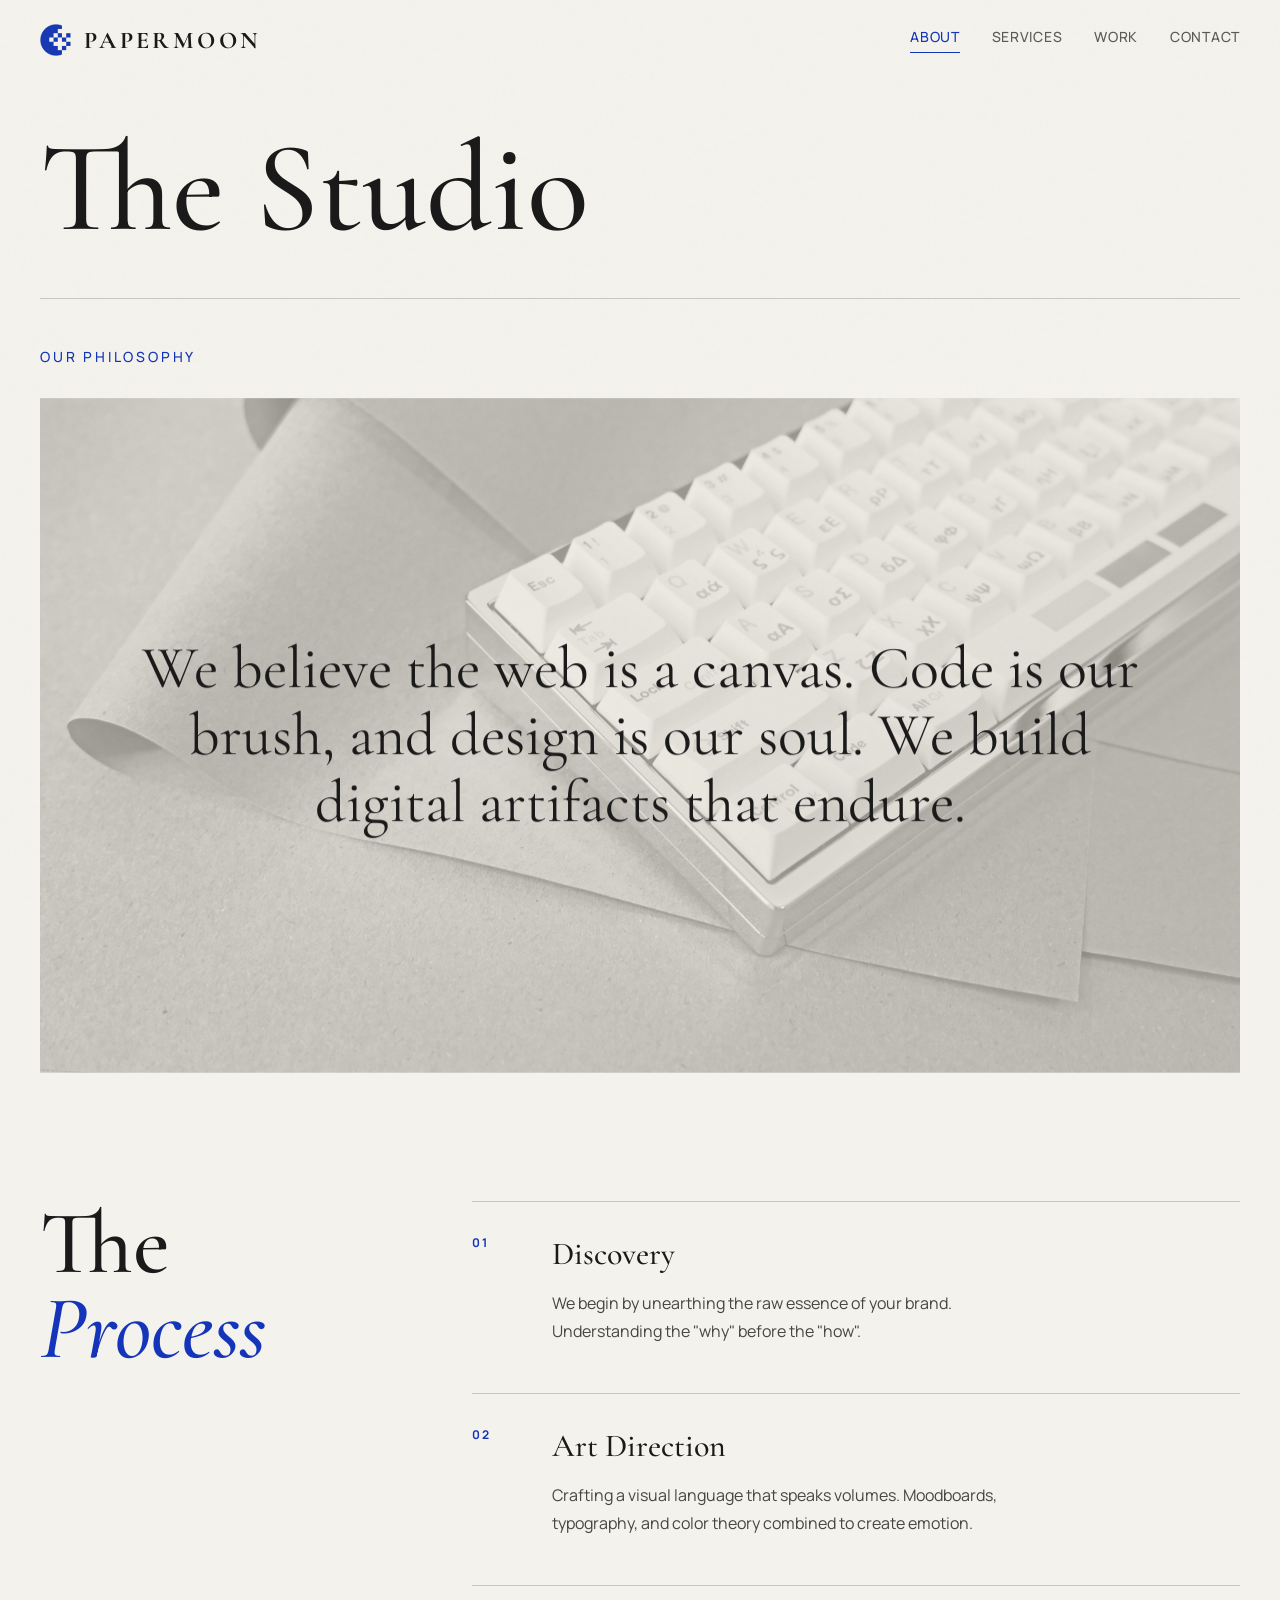
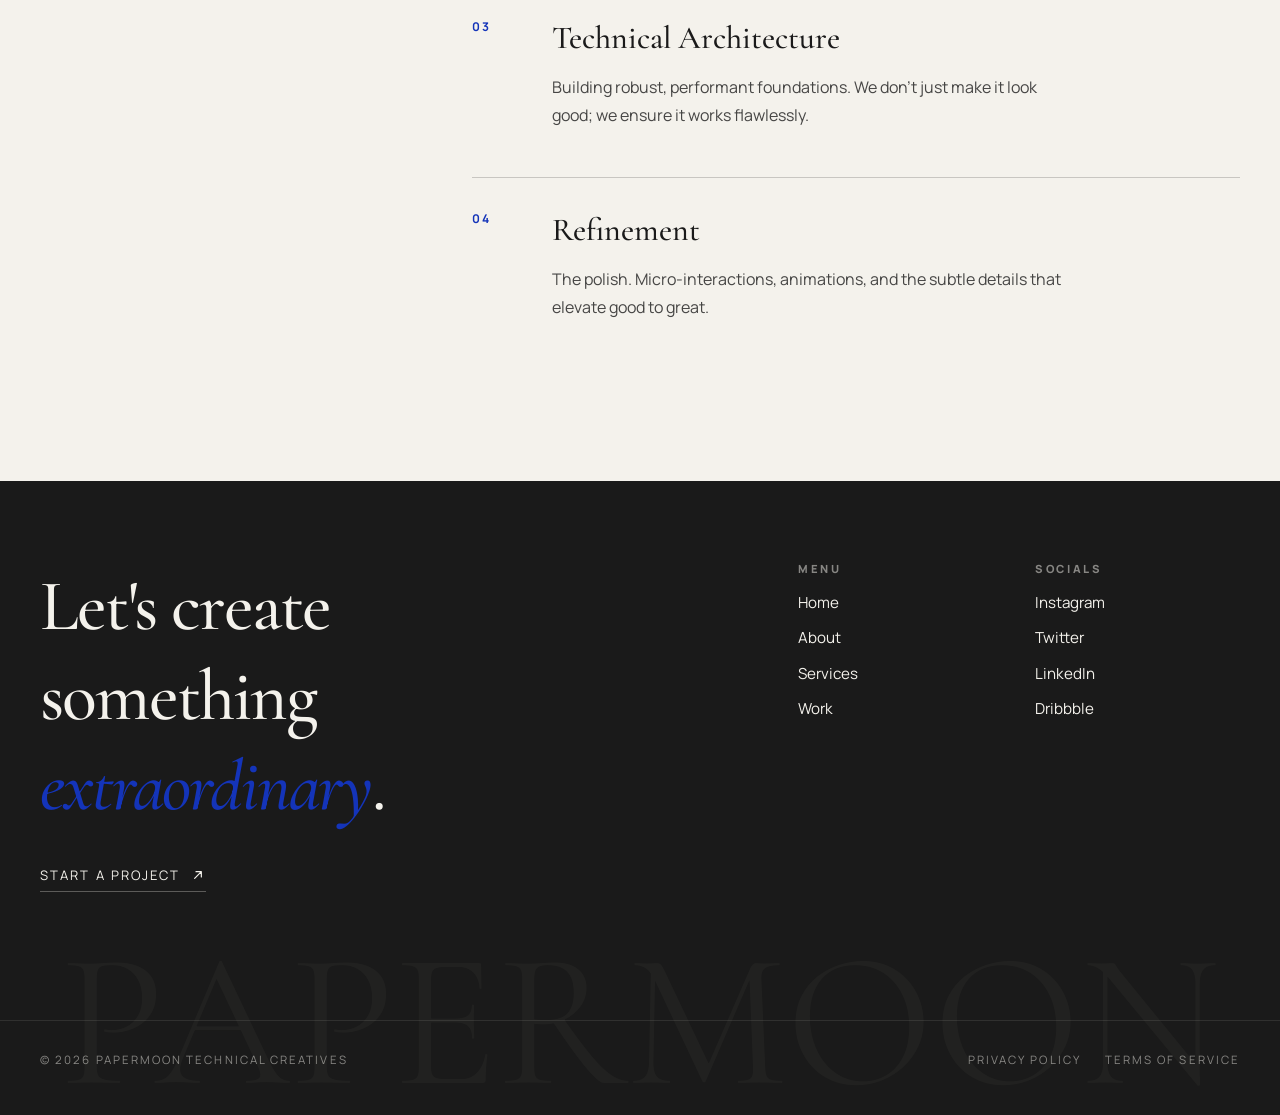
==== commit 8eebbbac: "l" ====
--- a/about.html
+++ b/about.html
@@ -82,10 +82,7 @@
                 <div class="about-philosophy-block">
                   <p class="about-kicker">Our Philosophy</p>
                   <div class="about-philosophy-card reveal-up">
-                    <img
-                      src="https://images.unsplash.com/photo-1588477541489-e896546ce545?crop=entropy&cs=tinysrgb&fit=max&fm=jpg&ixid=M3w3Nzg4Nzd8MHwxfHNlYXJjaHwxfHxjcmVhdGl2ZSUyMHRlYW0lMjBzdHVkaW8lMjBibGFjayUyMGFuZCUyMHdoaXRlfGVufDF8fHx8MTc3MzgyMjE3M3ww&ixlib=rb-4.1.0&q=80&w=1080"
-                      alt="Studio philosophy"
-                    />
+                    <img src="./pics/about.webp" alt="Studio philosophy" />
                     <div class="about-philosophy-overlay">
                       <p>
                         We believe the web is a canvas. Code is our brush, and design is our soul.
--- a/styles.css
+++ b/styles.css
@@ -874,9 +874,7 @@
 }
 
 .case-study-mockup-light img {
-  opacity: 0.8;
-  filter: grayscale(1);
-  mix-blend-mode: multiply;
+  opacity: 1;
 }
 
 .case-study-mockup-dark {
@@ -884,8 +882,7 @@
 }
 
 .case-study-mockup-dark img {
-  opacity: 0.8;
-  mix-blend-mode: luminosity;
+  opacity: 1;
 }
 
 .case-study-impact {
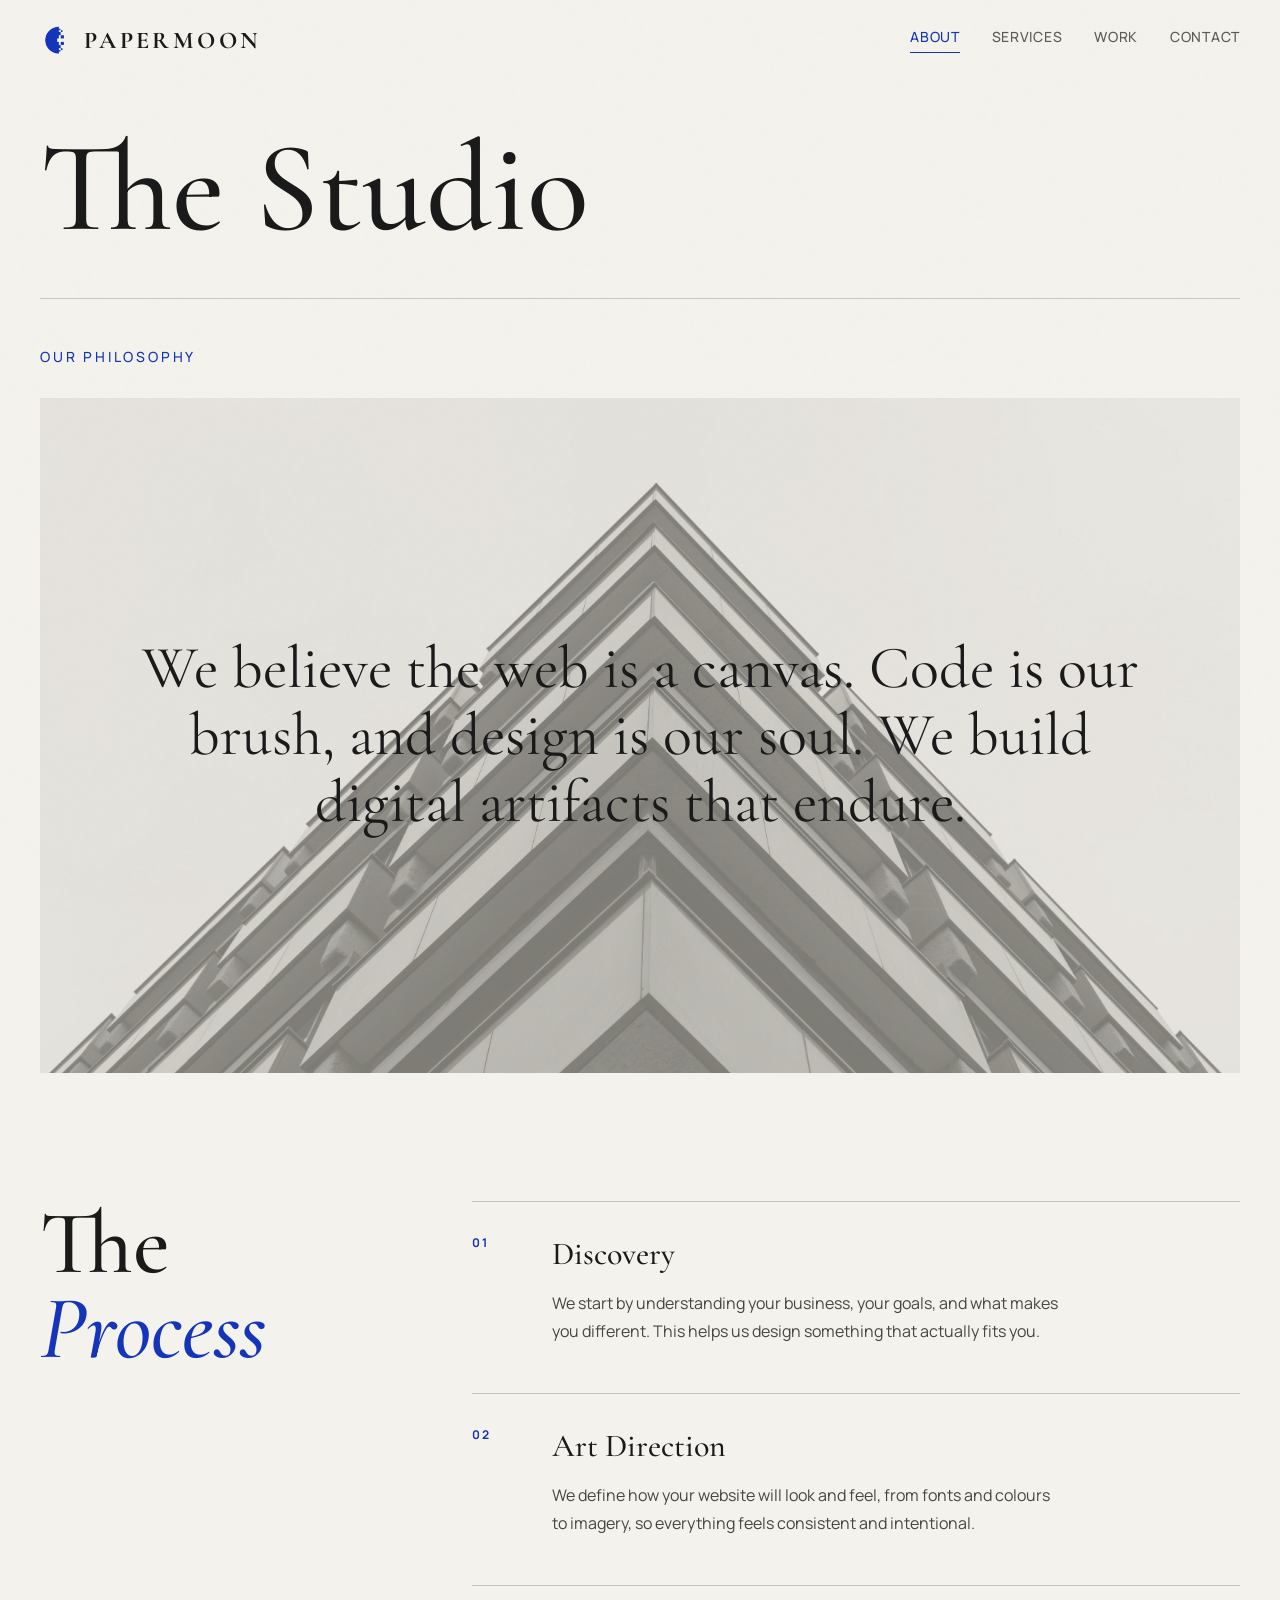
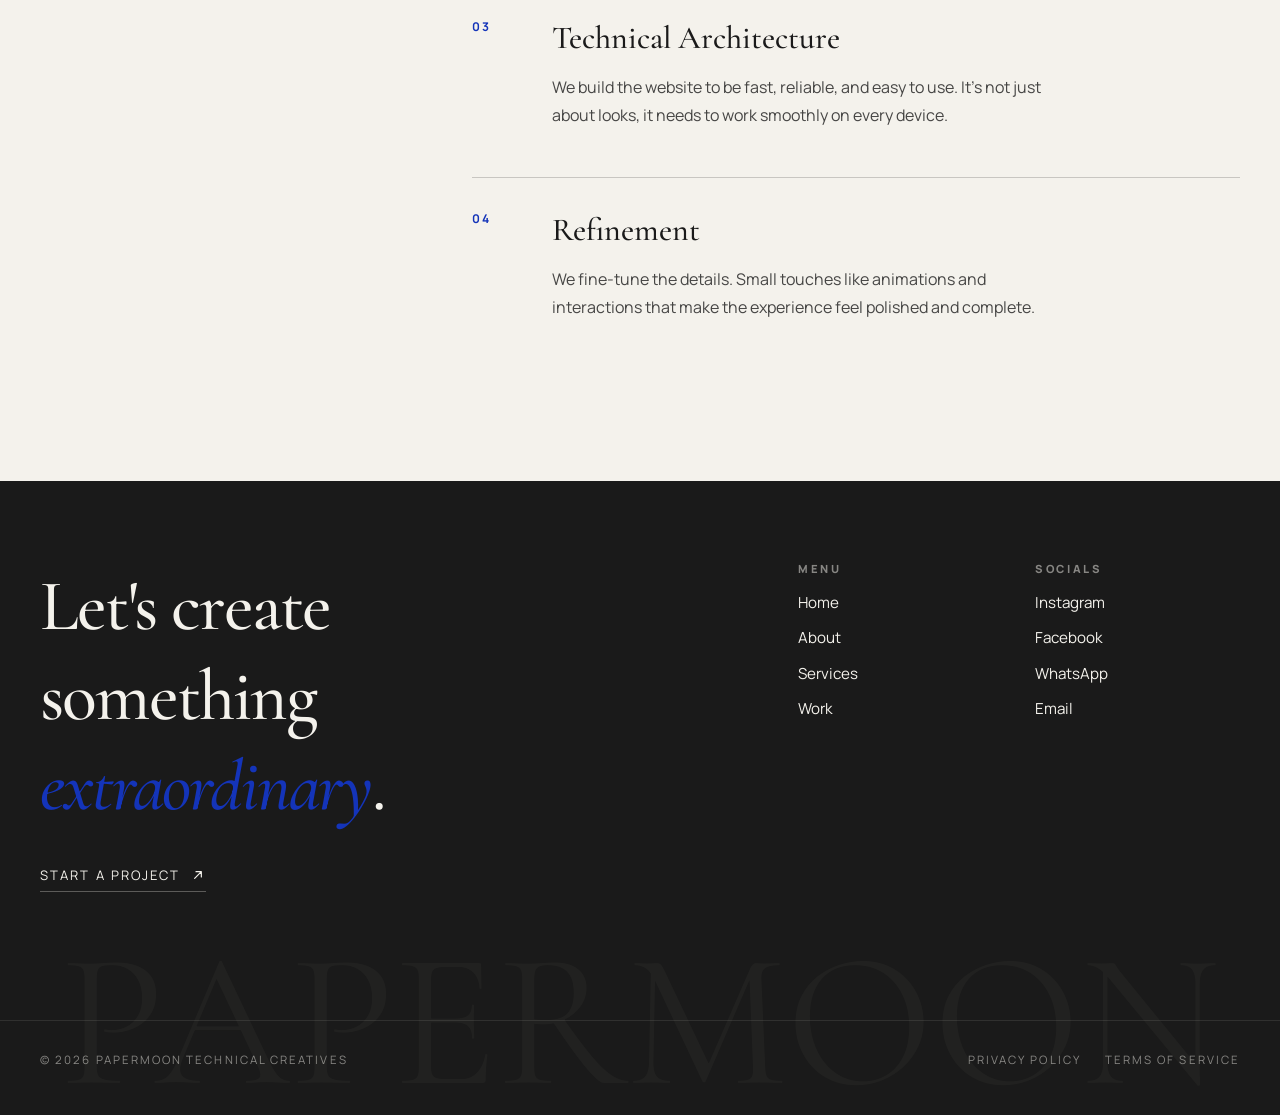
==== commit 29db8e30: "l" ====
--- a/about.html
+++ b/about.html
@@ -109,8 +109,8 @@
                     <div class="about-step-copy">
                       <h3>Discovery</h3>
                       <p>
-                        We begin by unearthing the raw essence of your brand. Understanding the
-                        "why" before the "how".
+                        We start by understanding your business, your goals, and what makes you
+                        different. This helps us design something that actually fits you.
                       </p>
                     </div>
                   </article>
@@ -120,8 +120,8 @@
                     <div class="about-step-copy">
                       <h3>Art Direction</h3>
                       <p>
-                        Crafting a visual language that speaks volumes. Moodboards, typography, and
-                        color theory combined to create emotion.
+                        We define how your website will look and feel, from fonts and colours to
+                        imagery, so everything feels consistent and intentional.
                       </p>
                     </div>
                   </article>
@@ -131,8 +131,8 @@
                     <div class="about-step-copy">
                       <h3>Technical Architecture</h3>
                       <p>
-                        Building robust, performant foundations. We don't just make it look good; we
-                        ensure it works flawlessly.
+                        We build the website to be fast, reliable, and easy to use. It's not just
+                        about looks, it needs to work smoothly on every device.
                       </p>
                     </div>
                   </article>
@@ -142,8 +142,8 @@
                     <div class="about-step-copy">
                       <h3>Refinement</h3>
                       <p>
-                        The polish. Micro-interactions, animations, and the subtle details that
-                        elevate good to great.
+                        We fine-tune the details. Small touches like animations and interactions
+                        that make the experience feel polished and complete.
                       </p>
                     </div>
                   </article>
@@ -194,9 +194,9 @@
                 <p>Socials</p>
                 <ul>
                   <li><a href="#">Instagram</a></li>
-                  <li><a href="#">Twitter</a></li>
-                  <li><a href="#">LinkedIn</a></li>
-                  <li><a href="#">Dribbble</a></li>
+                  <li><a href="#">Facebook</a></li>
+                  <li><a href="https://wa.me/27833793848">WhatsApp</a></li>
+                  <li><a href="mailto:kimstadtherr@gmail.com">Email</a></li>
                 </ul>
               </div>
             </div>
--- a/styles.css
+++ b/styles.css
@@ -647,17 +647,28 @@
   line-height: 1.7;
 }
 
-.contact-email {
-  display: inline-block;
+.contact-links {
   margin-bottom: 3rem;
+}
+
+.contact-email,
+.contact-whatsapp {
+  display: block;
   font-family: var(--font-serif);
   font-size: 2rem;
   transition: color 0.3s ease, font-style 0.3s ease;
 }
 
+.contact-email {
+  margin-bottom: 0.5rem;
+}
+
 .contact-email:hover,
 .contact-email:active,
-.contact-email.is-touch-active {
+.contact-email.is-touch-active,
+.contact-whatsapp:hover,
+.contact-whatsapp:active,
+.contact-whatsapp.is-touch-active {
   color: var(--color-brand-cobalt);
   font-style: italic;
 }
@@ -1592,8 +1603,8 @@
   width: 100%;
   height: 100%;
   object-fit: cover;
-  filter: grayscale(1);
-  opacity: 0.4;
+  filter: grayscale(0.5);
+  opacity: 0.5;
 }
 
 .about-philosophy-overlay {
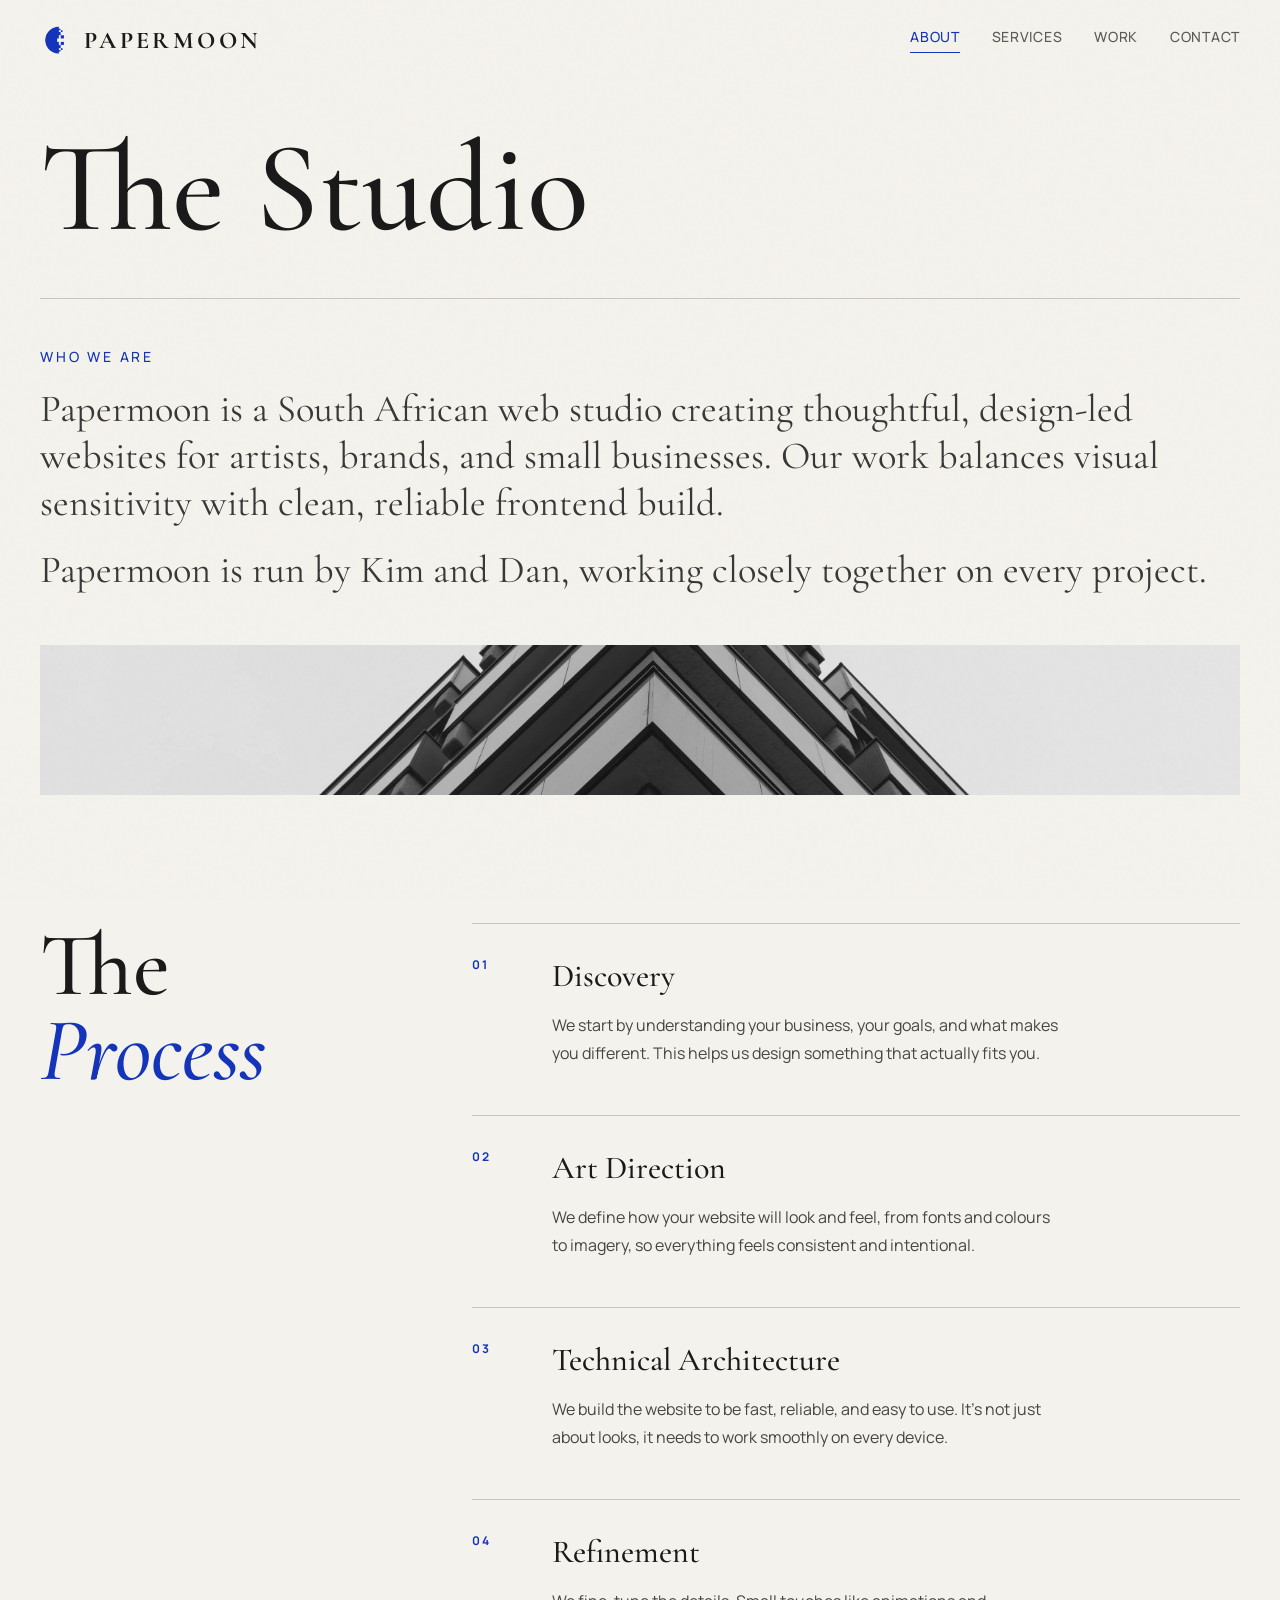
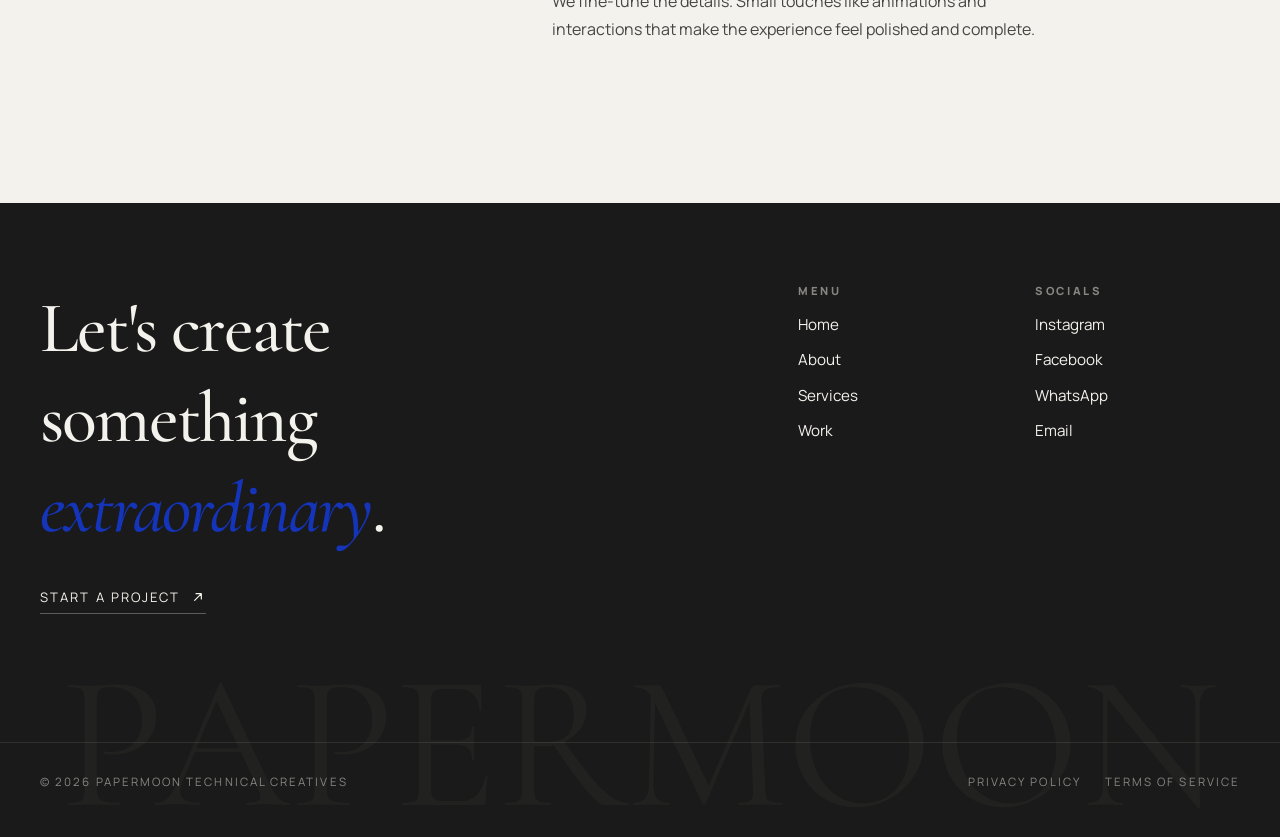
==== commit 19e3b78e: "l" ====
--- a/about.html
+++ b/about.html
@@ -79,16 +79,21 @@
               <h1 class="about-title reveal-load">The Studio</h1>
 
               <div class="about-philosophy">
-                <div class="about-philosophy-block">
-                  <p class="about-kicker">Our Philosophy</p>
-                  <div class="about-philosophy-card reveal-up">
-                    <img src="./pics/about.webp" alt="Studio philosophy" />
-                    <div class="about-philosophy-overlay">
-                      <p>
-                        We believe the web is a canvas. Code is our brush, and design is our soul.
-                        We build digital artifacts that endure.
-                      </p>
-                    </div>
+                <div class="about-philosophy-layout">
+                  <div class="about-philosophy-copy reveal-up">
+                    <p class="about-kicker">Who We Are</p>
+                    <p class="about-philosophy-intro">
+                      Papermoon is a South African web studio creating thoughtful,
+                      design-led websites for artists, brands, and small businesses. Our
+                      work balances visual sensitivity with clean, reliable frontend build.
+                    </p>
+                    <p class="about-philosophy-intro">
+                      Papermoon is run by Kim and Dan, working closely together on every project.
+                    </p>
+                  </div>
+
+                  <div class="about-philosophy-card reveal-up" style="--reveal-delay: 90ms;">
+                    <img src="./pics/about.webp" alt="Papermoon studio" />
                   </div>
                 </div>
               </div>
@@ -194,7 +199,7 @@
                 <p>Socials</p>
                 <ul>
                   <li><a href="#">Instagram</a></li>
-                  <li><a href="#">Facebook</a></li>
+                  <li><a href="https://www.facebook.com/profile.php?id=61577559519115">Facebook</a></li>
                   <li><a href="https://wa.me/27833793848">WhatsApp</a></li>
                   <li><a href="mailto:kimstadtherr@gmail.com">Email</a></li>
                 </ul>
@@ -205,8 +210,8 @@
           <div class="footer-bottom">
             <p>&copy; <span id="year"></span> Papermoon Technical Creatives</p>
             <div class="footer-legal">
-              <a href="#">Privacy Policy</a>
-              <a href="#">Terms of Service</a>
+              <a href="privacy.html">Privacy Policy</a>
+              <a href="terms.html">Terms of Service</a>
             </div>
           </div>
 
--- a/styles.css
+++ b/styles.css
@@ -799,6 +799,25 @@
   font-weight: 500;
 }
 
+.case-study-title-link {
+  display: inline-flex;
+  align-items: center;
+  transition: color 0.3s ease;
+}
+
+.case-study-title-link:hover,
+.case-study-title-link:focus-visible {
+  color: var(--color-brand-cobalt);
+}
+
+.case-study-title-link:focus-visible {
+  outline: none;
+}
+
+.case-study-title-link.is-static {
+  pointer-events: none;
+}
+
 .case-study-intro {
   max-width: 42rem;
   color: rgba(26, 26, 26, 0.8);
@@ -1178,7 +1197,7 @@
   width: 100%;
   height: 100%;
   object-fit: cover;
-  opacity: 0.5;
+  opacity: 0.6;
   mix-blend-mode: luminosity;
 }
 
@@ -1572,57 +1591,56 @@
 }
 
 .about-philosophy {
-  display: grid;
-  gap: 3rem;
   padding-top: 3rem;
   border-top: 1px solid rgba(26, 26, 26, 0.2);
 }
 
-.about-philosophy-block {
+.about-philosophy-layout {
+  display: flex;
+  flex-direction: column;
+  align-items: start;
+}
+
+.about-kicker {
+  margin-bottom: 1.25rem;
+  color: #1434b9;
+  font-family: var(--font-sans);
+  font-size: 0.875rem;
+  font-weight: 500;
+  letter-spacing: 0.2em;
+  text-transform: uppercase;
+}
+
+.about-philosophy-copy {
   width: 100%;
-}
-
-.about-kicker {
-  margin-bottom: 2rem;
-  color: #1434b9;
-  font-family: var(--font-sans);
-  font-size: 0.875rem;
-  font-weight: 500;
-  letter-spacing: 0.2em;
-  text-transform: uppercase;
+  max-width: none;
+}
+
+.about-philosophy-intro {
+  color: rgba(26, 26, 26, 0.86);
+  font-family: var(--font-serif);
+  font-size: clamp(1.75rem, 3vw, 2.6rem);
+  line-height: 1.22;
+}
+
+.about-philosophy-intro + .about-philosophy-intro {
+  margin-top: 1.25rem;
 }
 
 .about-philosophy-card {
-  position: relative;
+  width: 100%;
+  margin-top: 3rem;
+  height: 150px;
+  max-height: 150px;
   overflow: hidden;
-  aspect-ratio: 16 / 9;
   background: var(--color-brand-cream);
 }
 
 .about-philosophy-card img {
+  display: block;
   width: 100%;
   height: 100%;
   object-fit: cover;
-  filter: grayscale(0.5);
-  opacity: 0.5;
-}
-
-.about-philosophy-overlay {
-  position: absolute;
-  inset: 0;
-  display: flex;
-  align-items: center;
-  justify-content: center;
-  padding: 1.5rem;
-}
-
-.about-philosophy-overlay p {
-  max-width: 68rem;
-  color: var(--color-brand-charcoal);
-  font-family: var(--font-serif);
-  font-size: clamp(2rem, 5vw, 3.75rem);
-  line-height: 1.12;
-  text-align: center;
 }
 
 .about-process {
@@ -1691,6 +1709,106 @@
   color: rgba(26, 26, 26, 0.8);
   font-family: var(--font-sans);
   line-height: 1.75;
+}
+
+.legal-page {
+  width: 100%;
+  padding-top: 8rem;
+  padding-bottom: 5rem;
+  background: var(--color-brand-paper);
+}
+
+.legal-header {
+  margin-bottom: 4rem;
+  padding-bottom: 3rem;
+  border-bottom: 1px solid rgba(26, 26, 26, 0.2);
+}
+
+.legal-home-link {
+  display: inline-flex;
+  align-items: center;
+  gap: 0.65rem;
+  margin-bottom: 1.75rem;
+  color: rgba(26, 26, 26, 0.7);
+  font-family: var(--font-sans);
+  font-size: 0.9rem;
+  letter-spacing: 0.06em;
+  text-transform: uppercase;
+}
+
+.legal-home-link:hover {
+  color: #1434b9;
+}
+
+.legal-eyebrow {
+  margin-bottom: 1rem;
+  color: #1434b9;
+  font-family: var(--font-sans);
+  font-size: 0.875rem;
+  font-weight: 500;
+  letter-spacing: 0.2em;
+  text-transform: uppercase;
+}
+
+.legal-title {
+  margin-bottom: 1.5rem;
+  font-family: var(--font-serif);
+  font-size: clamp(4rem, 10vw, 8rem);
+  line-height: 0.95;
+  font-weight: 500;
+}
+
+.legal-intro {
+  max-width: 42rem;
+  color: rgba(26, 26, 26, 0.82);
+  font-family: var(--font-serif);
+  font-size: clamp(1.35rem, 2.5vw, 2rem);
+  line-height: 1.28;
+}
+
+.legal-meta {
+  margin-top: 1.5rem;
+  color: rgba(26, 26, 26, 0.56);
+  font-family: var(--font-sans);
+  font-size: 0.9rem;
+  line-height: 1.6;
+}
+
+.legal-grid {
+  display: grid;
+  gap: 2rem;
+}
+
+.legal-section {
+  padding-top: 1.75rem;
+  border-top: 1px solid rgba(26, 26, 26, 0.2);
+}
+
+.legal-section h2 {
+  margin-bottom: 1rem;
+  font-family: var(--font-serif);
+  font-size: clamp(2rem, 4vw, 2.8rem);
+  line-height: 1.02;
+  font-weight: 500;
+}
+
+.legal-section p {
+  max-width: 42rem;
+  color: rgba(26, 26, 26, 0.78);
+  font-family: var(--font-sans);
+  line-height: 1.8;
+}
+
+.legal-section p + p {
+  margin-top: 0.9rem;
+}
+
+.legal-section a {
+  color: #1434b9;
+}
+
+.legal-section a:hover {
+  color: var(--color-brand-charcoal);
 }
 
 .footer-noise {
@@ -2137,8 +2255,14 @@
     grid-template-columns: repeat(3, minmax(0, 1fr));
   }
 
-  .about-philosophy-overlay {
-    padding: 1.5rem 5rem;
+  .legal-grid {
+    grid-template-columns: repeat(2, minmax(0, 1fr));
+    column-gap: 4rem;
+    row-gap: 2.5rem;
+  }
+
+  .about-philosophy-card {
+    margin-top: 3.25rem;
   }
 
   .about-process-layout {
